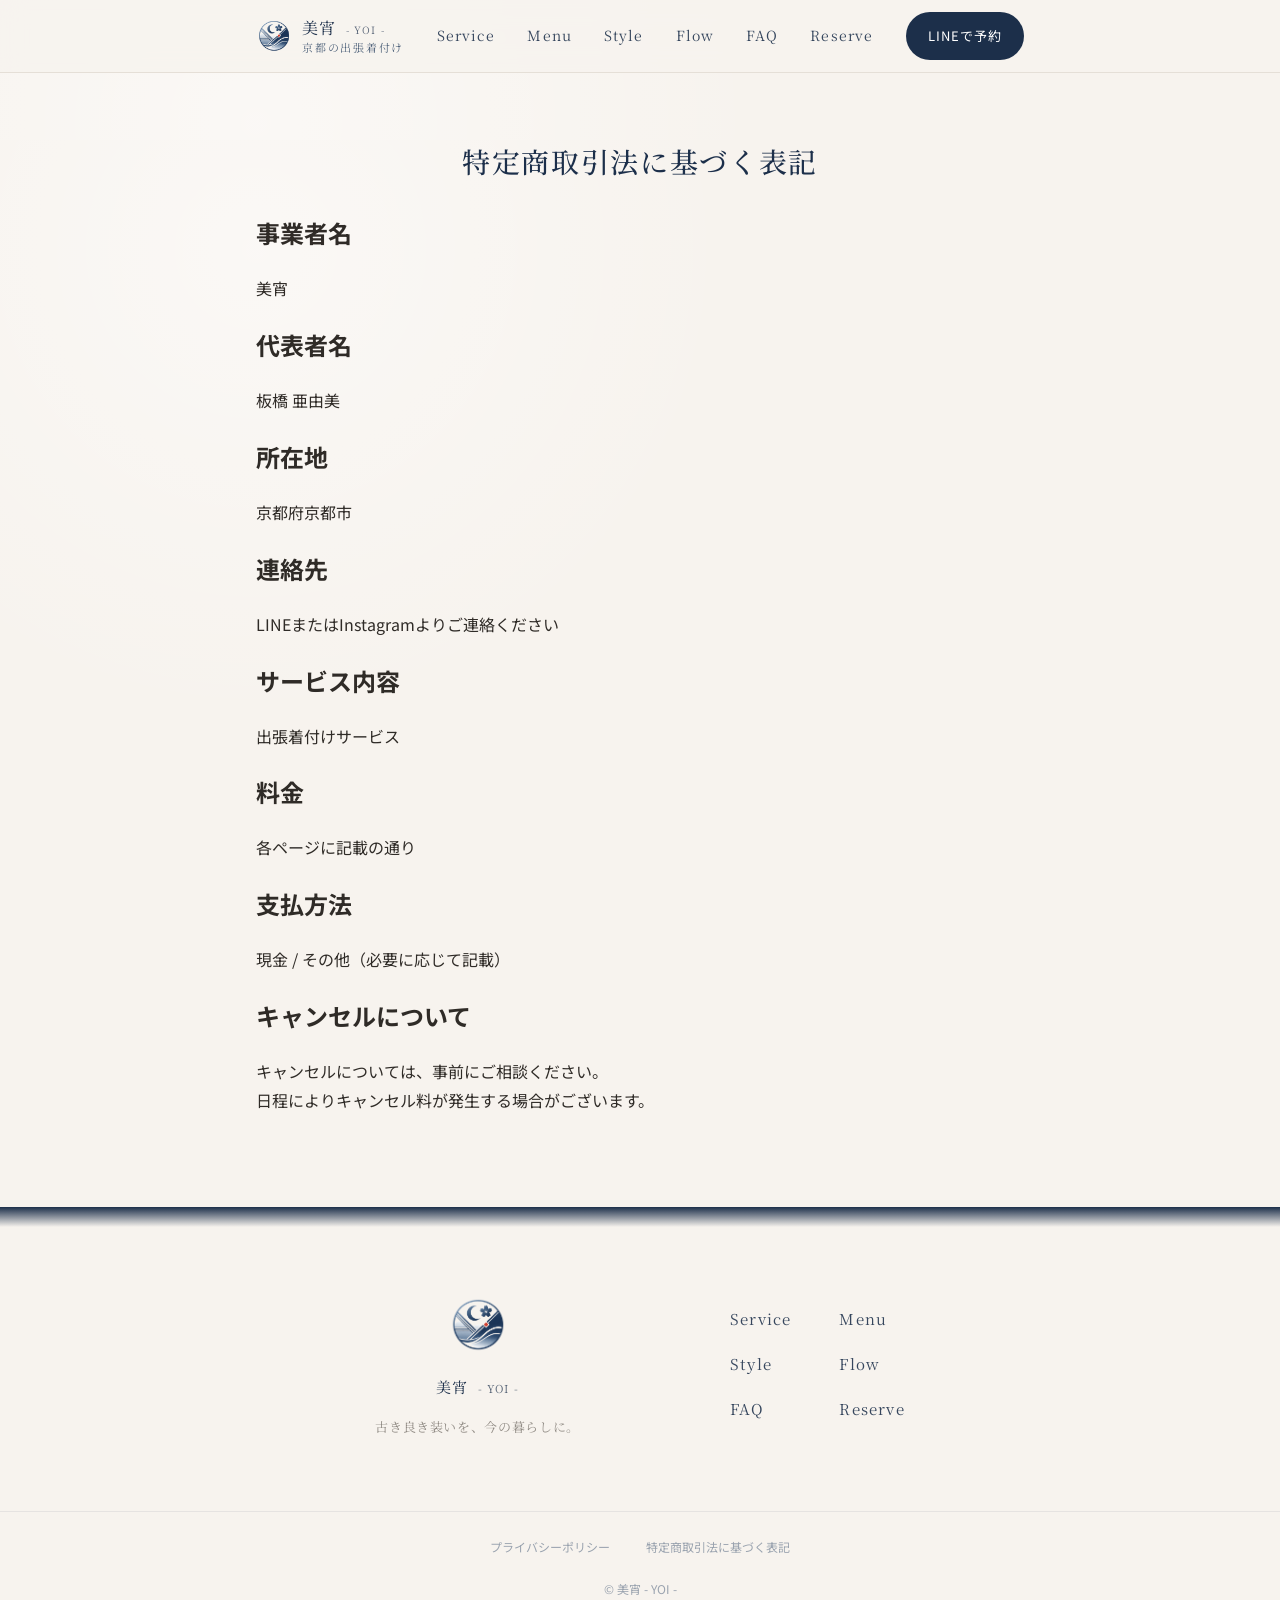
==== law.html @ 53dc0eed "Add legal.css stylesheet for policy and law pages" ====
<!DOCTYPE html>
<html lang="ja">
<head>
  <meta charset="UTF-8" />
  <meta name="viewport" content="width=device-width, initial-scale=1.0" />

<!-- Favicon -->
<link rel="icon" type="image/png" href="images/logo.png">


  <title>美宵 - YOI -｜京都の出張着付け</title>
  <meta name="description" content="京都市内を中心に出張着付けを承ります。お宮参り・七五三・入学式・卒業式・結婚式参列など、大切な一日を整った美しさで。">

  <link rel="preconnect" href="https://fonts.googleapis.com">
  <link rel="preconnect" href="https://fonts.gstatic.com" crossorigin>
  <link href="https://fonts.googleapis.com/css2?family=Noto+Serif+JP:wght@400;500;600&family=Noto+Sans+JP:wght@400;500;700&display=swap" rel="stylesheet">

  <link rel="stylesheet" href="css/style.css" />
  <link rel="stylesheet" href="css/legal.css" />
</head>

<body>

  <!-- Header -->
<header class="site-header">
  <div class="header__inner">

    <a href="index.html" class="header__logo">
      <img src="images/logo.png" alt="美宵 - YOI -" class="header__logo-img">

      <div class="header__logo-text">
        <span class="header__name">
          美宵 <small>- YOI -</small>
        </span>

        <span class="header__sub">
          京都の出張着付け
        </span>
      </div>
    </a>

    <nav class="header__nav" id="headernav">
      <a href="index.html#service">Service</a>
<a href="index.html#menu">Menu</a>
<a href="index.html#style">Style</a>
<a href="index.html#flow">Flow</a>
<a href="index.html#faq">FAQ</a>
<a href="index.html#reserve">Reserve</a>

      <div class="header__sns">
        <a href="#reserve" class="header__line-btn">
          LINEで予約する
        </a>

        <a href="https://www.instagram.com/yoi.kimono/" class="header__sns-link">
          <img src="images/instagram.svg" alt="Instagram">
        </a>
      </div>
    </nav>

    <a href="#reserve" class="header__cta">
      LINEで予約
    </a>

    <button class="header__toggle" id="menuToggle"
        type="button" aria-label="メニューを開閉">
      <span></span>
      <span></span>
      <span></span>
    </button>

  </div>
</header>

<main class="subpage-main">
<section class="policy-page section">
  <div class="container">

    <h1 class="section__title">
      特定商取引法に基づく表記
    </h1>

    <div class="policy__content">

      <h2>事業者名</h2>
      <p>美宵</p>

      <h2>代表者名</h2>
      <p>板橋 亜由美</p>

      <h2>所在地</h2>
      <p>京都府京都市</p>

      <h2>連絡先</h2>
      <p>LINEまたはInstagramよりご連絡ください</p>

      <h2>サービス内容</h2>
      <p>出張着付けサービス</p>

      <h2>料金</h2>
      <p>各ページに記載の通り</p>

      <h2>支払方法</h2>
      <p>現金 / その他（必要に応じて記載）</p>

      <h2>キャンセルについて</h2>
      <p>
        キャンセルについては、事前にご相談ください。<br>
        日程によりキャンセル料が発生する場合がございます。
      </p>

    </div>

  </div>
</section>
</main>

<!-- Footer -->
<footer class="footer">
  <div class="footer__inner">

    <div class="footer__brand">
      <img src="images/logo.png" alt="美宵 - YOI -" class="footer__logo-img">

      <p class="footer__logo-text">
        美宵 <span>- YOI -</span>
      </p>

      <p class="footer__message">
  古き良き装いを、今の暮らしに。
</p>

    </div>

    <nav class="footer__nav">
     <a href="index.html#service">Service</a>
<a href="index.html#menu">Menu</a>
<a href="index.html#style">Style</a>
<a href="index.html#flow">Flow</a>
<a href="index.html#faq">FAQ</a>
<a href="index.html#reserve">Reserve</a>
    </nav>

  </div>

  <div class="footer__links">
    <a href="policy.html">プライバシーポリシー</a>
    <a href="law.html">特定商取引法に基づく表記</a>
  </div>

  <p class="footer__copy">© 美宵 - YOI -</p>
</footer>

     <a href="#reserve" class="fixed-line">
  LINEで予約
</a>

<div class="lightbox" id="lightbox">
  <button class="lightbox__close" id="lightboxClose"
        type="button" aria-label="画像を閉じる">×</button>

  <button class="lightbox__prev" id="lightboxPrev"
        type="button" aria-label="前の画像へ">‹</button>

  <img alt="" class="lightbox__img" id="lightboxImg">

  <button class="lightbox__next" id="lightboxNext" type="button" aria-label="次の画像へ">›</button>
</div>

 <script src="js/main.js"></script>
</body>
</html>
---- css/style.css ----
/* =========================
  Foundation
========================= */

:root {
  --bg-main: #f7f3ee;
  --bg-soft: #f1ece6;
  --surface: #fffaf5;

  --navy: #1c2f4a;
  --navy-soft: #314966;

  --silver: #c7ccd4;
  --silver-deep: #9aa3af;

  --text: #2f2b27;
  --text-soft: #6f6962;

  --line: #e5dfd7;
  --white: #ffffff;

  --shadow-soft: 0 16px 40px rgba(28, 47, 74, 0.08);

  --font-serif: "Noto Serif JP", serif;
  --font-sans: "Noto Sans JP", sans-serif;

  --container: 1080px;
  --radius-md: 18px;
  --radius-lg: 28px;

  --section-space: 96px;
  --section-space-sp: 78px;
}

* {
  box-sizing: border-box;
}

html {
  scroll-behavior: smooth;
  scroll-padding-top: 90px;
}

body {
  margin: 0;
  font-family: var(--font-sans);
  color: var(--text);
  background: var(--bg-main);
  line-height: 1.8;
}

a {
  color: inherit;
  text-decoration: none;
}

img {
  max-width: 100%;
  display: block;
}

/* =========================
  Common
========================= */

.container {
  width: min(100% - 40px, var(--container));
  margin-inline: auto;
}

.section:first-of-type {
  padding-top: 0;
}

.section {
  padding: var(--section-space-sp) 0;

  background:
    radial-gradient(
      circle at 20% 10%,
      rgba(255,255,255,0.45),
      transparent 34%
    ),
    var(--bg-main);
}

.section--alt {
  padding: var(--section-space-sp) 0;

  background:
    radial-gradient(
      circle at 80% 15%,
      rgba(255,255,255,0.35),
      transparent 36%
    ),
    var(--bg-soft);
}

.section__label {
  margin: 0 0 14px;
  font-family: var(--font-serif);
  font-size: 13px;
  letter-spacing: 0.18em;
  color: var(--silver-deep);
  text-align: center;
}

.section__label::after {
  content: "";
  display: block;

  width: 72px;
  height: 1px;

  margin: 14px auto 0;

background: linear-gradient(
  to right,
  transparent,
  rgba(28, 47, 74, 0.12),
  transparent
);
}

.section__title {
  margin: 0 0 28px;
  font-family: var(--font-serif);
  font-weight: 500;
  font-size: 28px;
  line-height: 1.55;
  letter-spacing: 0.06em;
  color: var(--navy);
  text-align: center;
}

.section__text {
  margin: 0;
  color: var(--text-soft);
  font-size: 14px;
  line-height: 2;
  letter-spacing: 0.04em;
  text-align: center;
}

.note {
  margin-top: 24px;
  font-size: 12px;
  line-height: 1.8;
  color: var(--silver-deep);
  text-align: center;
}

/* =========================
  Button
========================= */
.btn {
  display: inline-flex;
  align-items: center;
  justify-content: center;

  width: 100%;
  min-height: 52px;

  padding: 14px 28px;

  border-radius: 999px;

  font-size: 14px;
  letter-spacing: 0.10em;

  text-align: center;
  text-decoration: none;

  transition: all 0.35s ease;
}

/* =========================
  メイン（ネイビー）
========================= */

.btn--primary {
  background: var(--navy);
  color: var(--white);
}

.btn--primary:hover {
  background: #172a40; /* 少し濃く */
  transform: translateY(-2px);
  box-shadow: 0 8px 20px rgba(0,0,0,0.08);
}

/* =========================
  白ボタン（CTAで使う）
========================= */

.btn--light {
  background: var(--white);
  color: var(--navy);
}

.btn--light:hover {
  background: #f4f4f4;
  transform: translateY(-2px);
  box-shadow: 0 8px 20px rgba(0,0,0,0.08);
}

/* =========================
  枠ボタン
========================= */

.btn--ghost {
  border: 1px solid rgba(255,255,255,0.55);
  color: var(--white);
  background: transparent;
}

.btn--ghost:hover {
  background: rgba(255,255,255,0.1);
  border-color: rgba(255,255,255,0.7);
  transform: translateY(-2px);
}

/* =========================
  クリック感
========================= */

.btn:active {
  transform: translateY(0);
  box-shadow: none;
}

/* =========================
  Header
========================= */

.site-header {
  position: fixed;
  inset: 0 0 auto;
  z-index: 300;

  background: rgba(247, 243, 238, 0.82);
  backdrop-filter: blur(12px);
  -webkit-backdrop-filter: blur(12px);
  border-bottom: 1px solid var(--line);
}

.header__inner {
  width: min(100% - 40px, var(--container));
  height: 72px;
  margin-inline: auto;

  display: flex;
  align-items: center;
  justify-content: space-between;
}

.header__logo {
  display: flex;
  align-items: center;
  gap: 10px;
}

.header__logo-img {
  width: 36px;
  height: 36px;
  object-fit: contain;
}

.header__logo-text {
  display: flex;
  flex-direction: column;
  line-height: 1.1;
}

.header__name {
  font-family: var(--font-serif);
  font-size: 16px;
  letter-spacing: 0.08em;
  color: var(--navy);
}

.header__name small {
  font-size: 10px;
  opacity: 0.7;
  margin-left: 4px;
}

.header__sub {
  font-family: var(--font-serif);
  font-size: 11px;
  letter-spacing: 0.16em;
  color: var(--navy-soft);
  opacity: 0.85;
  margin-top: 4px;
}

.header__toggle {
  position: relative;
  z-index: 310;

  width: 32px;
  height: 24px;
  padding: 0;
  border: none;
  background: transparent;
  cursor: pointer;
}

.header__toggle span {
  position: absolute;
  left: 0;

  width: 100%;
  height: 2px;
  background: var(--navy-soft);
  transition: 0.3s ease;
}

.header__toggle span:nth-child(1) {
  top: 2px;
}

.header__toggle span:nth-child(2) {
  top: 11px;
}

.header__toggle span:nth-child(3) {
  top: 20px;
}

.header__toggle.active span:nth-child(1) {
  top: 11px;
  transform: rotate(45deg);
}

.header__toggle.active span:nth-child(2) {
  opacity: 0;
}

.header__toggle.active span:nth-child(3) {
  top: 11px;
  transform: rotate(-45deg);
}

/* menu */
.header__nav {
  position: fixed;
  top: 72px;
  left: 0;
  right: 0;
  z-index: 250;

  padding: 28px 0 32px;
  background: rgba(247, 243, 238, 0.96);
  border-bottom: 1px solid var(--line);
  box-shadow: 0 12px 30px rgba(28, 47, 74, 0.06);

  display: flex;
  flex-direction: column;
  align-items: center;
  gap: 18px;

  opacity: 0;
  visibility: hidden;
  pointer-events: none;
  transform: translateY(-10px);
  transition: 0.25s ease;
}

.header__nav.is-open {
  opacity: 1;
  visibility: visible;
  pointer-events: auto;
  transform: translateY(0);
}

.header__nav a {
  font-family: var(--font-serif);
  font-size: 22px;
  letter-spacing: 0.16em;
  color: var(--navy);
}

.header__sns {
  width: 100%;

  margin-top: 32px;
  padding-top: 24px;

  border-top: 1px solid rgba(28, 47, 74, 0.08);

  display: flex;
  flex-direction: column;
  align-items: center;
  gap: 18px;
}

.header__line-btn {
  display: inline-flex;
  align-items: center;
  justify-content: center;

  width: min(100%, 280px);
  min-height: 54px;

  border-radius: 999px;

  background: var(--navy);
  color: #fff !important;

  font-size: 14px;
  letter-spacing: 0.08em;

  box-shadow: 0 10px 24px rgba(28, 47, 74, 0.12);
}

.header__nav .header__line-btn {
  color: #fff;
  font-family: var(--font-serif);
  font-size: 13px;
  letter-spacing: 0.08em;
}

.header__sns-link {
  width: 54px;
  height: 54px;

  display: flex;
  align-items: center;
  justify-content: center;

  border-radius: 50%;
  background: #fff;
}

.header__sns-link img {
  width: 30px;
  height: 30px;
}

.header__cta {
  display: none;
}

/* =========================
 　Main
========================= */
main {
  padding-top: 72px;
}

.subpage-main {
  padding-top: 140px;

    background:
    radial-gradient(
      circle at 20% 10%,
      rgba(255,255,255,0.45),
      transparent 34%
    ),
    var(--bg-main);
}

/* =========================
  Hero
========================= */

.hero {
  overflow: hidden;
  background: var(--bg-soft);
}

/* 画像 */
.hero__image {
  position: relative;
  min-height: 58svh;

  background:
    url("../images/yoi_hero.jpg")
    70% center / cover no-repeat;
}

.hero__image::after {
  content: "";
  position: absolute;
  inset: 0;

  background: linear-gradient(
    to bottom,
    rgba(241, 236, 230, 0) 60%,
    rgba(241, 236, 230, 0.15) 72%,
    rgba(241, 236, 230, 0.5) 85%,
    rgba(241, 236, 230, 0.85) 94%,
    var(--bg-soft) 100%
  );
}

/* テキスト */
.hero__content {
  position: relative;
  z-index: 1;

  width: min(100% - 40px, 520px);
  margin: -28px auto 0;
  padding: 32px 0 72px;
}

.hero__label {
  margin: 0 0 40px;

  font-family: var(--font-serif);
  font-size: 12px;
  letter-spacing: 0.18em;
  color: var(--silver-deep);
  opacity: 0.7;
  text-align: center;
}

.hero__title {
  position: absolute;
  top: 53%;
  left: 16%;
  z-index: 2;

  display: flex;
  flex-direction: row-reverse;
  align-items: flex-start;
  gap: 18px;

  margin: 0;

  font-family: var(--font-serif);
  font-weight: 500;
  font-size: 36px;
  line-height: 1.3;
  letter-spacing: 0.08em;
  color: var(--navy);

  transform: translateY(-50%);
}

.hero__title span {
  writing-mode: vertical-rl;
  text-orientation: upright;
  white-space: nowrap;
}

.hero__text {
  margin: 40px 0 32px;

  font-family: var(--font-serif);
  font-size: 14px;
  line-height: 2;
  letter-spacing: 0.04em;
  color: var(--text-soft);
  text-align: center;
}

.hero__actions {
  margin-top: 20px;
  display: flex;
  justify-content: center;
}

.hero__actions .btn {
  width: min(100%, 460px);
}

.hero__divider {
  display: flex;
  align-items: center;
  justify-content: center;
  gap: 12px;

  margin: 28px 0 22px;
}

.hero__divider::before,
.hero__divider::after {
  content: "";
  width: 56px;
  height: 1px;
  background: rgba(194, 170, 120, 0.55);
}

.hero__divider span {
  font-size: 13px;
  color: rgba(194, 170, 120, 0.75);
  line-height: 1;
}

/* =========================
  Concept
========================= */

.concept {
  text-align: center;
}

/* 写真 */
.concept__visual {
  width: 100%;
  margin: 40px auto 36px;
  overflow: hidden;
}

.concept__img {
  display: block;
  width: 100%;
  aspect-ratio: 4 / 3;
  object-fit: cover;
}

/* 文章全体 */
.concept__body {
  max-width: 640px;
  margin: 0 auto;
}

/* For Youから引き継いだ言葉 */
.concept__lead {
  margin: 0 0 28px;
  font-family: var(--font-serif);
  font-size: 20px;
  line-height: 1.9;
  letter-spacing: 0.08em;
  color: var(--navy);
}

/* 本文 */
.concept__text {
  margin: 0 0 24px;
  font-size: 14px;
  line-height: 2.2;
  letter-spacing: 0.06em;
  color: var(--text-soft);
}

.concept__text:last-child {
  margin-bottom: 0;
}

/* =========================
  Service
========================= */
.service {
  text-align: center;
}

.service__lead {
  margin: 0 0 46px;
  font-size: 15px;
  line-height: 2;
  color: var(--text-soft);
}

.service__body {
  position: relative;
  display: grid;
  grid-template-columns: 1fr 42%;
  align-items: center;
  gap: 8px;
  margin-top: 48px;
}

.service__text {
  text-align: left;
  position: relative;
  z-index: 2;
}

.service__list {
  margin: 0;
  padding: 0;
  list-style: none;
}

.service__list li {
  padding: 18px 0;
  border-bottom: 1px solid var(--line);

  font-family: var(--font-serif);
  font-size: 17px;
  font-weight: 500;
  letter-spacing: 0.06em;
  color: var(--navy);
  
  white-space: nowrap;
}

.service__image {
 margin: 0;
  margin-left: -28px;
  transform: translateY(8px);
  position: relative;
  z-index: 1;
}

.service__image img {
 width: 190px;
  height: 190px;
  border-radius: 50%;
  object-fit: cover;
}

/* =========================
  menu
========================= */

.menu {
  text-align: center;
}

.menu__lead {
  margin-top: 28px;

  font-size: 12px;
  line-height: 1.8;
  color: var(--silver-deep);
}

.menu__list {
  margin: 30px auto 0;
  padding: 0;
  list-style: none;

  max-width: 460px;
  border-top: 1px solid var(--line);
}

.menu__item {
  display: flex;
  justify-content: space-between;
  align-items: center;

  padding: 24px 0;
  border-bottom: 1px solid rgba(0,0,0,0.04);
}

.menu__name {
  display: flex;
  flex-direction: column;
  align-items: flex-start;

  font-size: 14px;
  letter-spacing: 0.05em;
  color: var(--silver-deep);
}

.menu__value {
  font-family: var(--font-serif);
  font-size: 18px;
  color: var(--navy);
  letter-spacing: 0.05em;
}

.menu__detail-link {
  margin-top: 34px;
  max-width: 320px;
  margin-left: auto;
  margin-right: auto;
}

.menu__note {
  margin-top: 28px;

  font-size: 12px;
  line-height: 1.8;
  color: var(--silver-deep);
}

/* =========================
  Menu - Sakura Decoration
========================= */

.menu {
  position: relative;
  isolation: isolate;
}

.menu > .container {
  position: relative;
  z-index: 1;
}

.menu::before,
.menu::after {
  content: "";
  position: absolute;
  z-index: 0;
  background-repeat: no-repeat;
  background-size: contain;
  pointer-events: none;
}

/* 左上 */
.menu::before {
  top: 20px;
  left: 0;
  width: clamp(180px, 22vw, 320px);
  aspect-ratio: 4 / 5;
  background-image: url("../images/menu-sakura-top.png");
  background-position: top left;
}

/* 右下 */
.menu::after {
  right: 0;
  bottom: 0;
  width: clamp(160px, 22vw, 320px);
  aspect-ratio: 14 / 17;
  background-image: url("../images/menu-sakura-bottom.png");
  background-position: bottom right;
}

/* =========================
  Area
========================= */

.area {
  text-align: center;
}

.area__content {
  max-width: 900px;
  margin: 32px auto 0;
}

.area__intro {
  font-family: var(--font-serif);
  font-size: 17px;
  line-height: 2;
  letter-spacing: 0.06em;
  color: var(--navy);
}

/* 対応地域 */
.area__regions {
  margin-top: 44px;
}

.area__regions-title {
  margin-bottom: 22px;
  font-family: var(--font-serif);
  font-size: 15px;
  letter-spacing: 0.12em;
  color: var(--navy);
}

.area__region-list {
  display: grid;
  grid-template-columns: repeat(5, minmax(0, 1fr));
  gap: 12px;

  margin: 0;
  padding: 0;
  list-style: none;
}

.area__region-list li {
  padding: 20px 8px;
  border: 1px solid rgba(28, 47, 74, 0.16);
  background: rgba(255, 255, 255, 0.3);

  font-family: var(--font-serif);
  font-size: 16px;
  letter-spacing: 0.06em;
  color: var(--navy);
}

.area__sub {
  margin-top: 22px;
  font-size: 13px;
  line-height: 2;
  color: var(--text-soft);
}

/* 出張費・駐車場 */
.area__info {
  max-width: 620px;
  margin: 42px auto 0;
  padding-top: 28px;
  border-top: 1px solid rgba(28, 47, 74, 0.12);
}

.area__fee {
  margin: 0;
  font-family: var(--font-serif);
  font-size: 16px;
  color: var(--navy);
}

.area__fee span {
  margin-left: 12px;
  font-size: 20px;
}

.area__notes {
  margin: 22px auto 0;
  padding-left: 20px;
  text-align: left;
}

.area__notes li {
  margin-top: 8px;
  font-size: 13px;
  line-height: 1.9;
  color: var(--text-soft);
}

.area__notes li:first-child {
  margin-top: 0;
}

/* 詳細リンク */
.area__link-wrap {
  margin-top: 36px;
}

.area__detail-link {
  display: inline-flex;
  align-items: center;
  gap: 10px;
  font-size: 14px;
  letter-spacing: 0.08em;
  color: var(--navy);
  text-decoration: none;
}

.area__detail-link::after {
  content: "→";
  transition: transform 0.3s ease;
}

.area__detail-link:hover::after {
  transform: translateX(4px);
}

/* =========================
  Strength
========================= */

.strength__list {
  max-width: 900px;
  margin: 32px auto 0;
  border-top: 1px solid var(--line);
}


.strength__item {
  display: grid;
  grid-template-columns: 100px minmax(0, 1fr) 110px;
  column-gap: 24px;
  align-items: center;

  padding: 30px 12px;
  border-bottom: 1px solid var(--line);

  opacity: 0;
  transform: translateY(20px);
  transition:
    opacity 0.8s ease,
    transform 0.8s ease;
}

/* 表示時 */
.strength__item.is-show {
  opacity: 1;
  transform: translateY(0);
}

/* 順番にふわっと */
.strength__item:nth-child(1) {
  transition-delay: 0.1s;
}

.strength__item:nth-child(2) {
  transition-delay: 0.25s;
}

.strength__item:nth-child(3) {
  transition-delay: 0.4s;
}

.strength__item:nth-child(4) {
  transition-delay: 0.55s;
}

/* 番号 */

.strength__number {
  font-family: var(--font-serif);
  font-size: 46px;
  font-weight: 400;
  line-height: 1;
  letter-spacing: 0.02em;
  color: var(--silver-deep);
  opacity: 0.45;
}

/* 文章 */
.strength__inner {
  min-width: 0;
  text-align: left;
}

.strength__title {
  margin: 0 0 10px;

  font-family: var(--font-serif);
  font-size: 19px;
  font-weight: 500;
  line-height: 1.6;
  letter-spacing: 0.06em;
  color: var(--navy);
}

.strength__text {
  margin: 0;

  font-size: 14px;
  line-height: 2;
  letter-spacing: 0.04em;
  color: var(--text-soft);
}

/* 英語キーワード */
.strength__en {
  justify-self: end;

  font-family: var(--font-serif);
  font-size: 13px;
  font-style: italic;
  letter-spacing: 0.12em;
  color: var(--silver-deep);
  opacity: 0.65;
}

/* =========================
  Profile
========================= */

.profile__inner {
  margin-top: 40px;
}

/* 画像ラッパー */
.profile__img {
  position: relative;
  overflow: hidden;
  border-radius: var(--radius-lg);
  max-width: 260px;
  margin: 0 auto;
box-shadow:
    0 18px 45px rgba(28, 47, 74, 0.08),
    inset 0 1px 0 rgba(255,255,255,0.45);
}

/* 画像本体 */
.profile__img img {
  width: 100%;
  aspect-ratio: 4 / 5;
  object-fit: cover;
  display: block;
  transition: transform 0.6s ease;
}

/* ほんのりズーム */
.profile__img:hover img {
  transform: scale(1.03);
}

/* テキスト */
.profile__text {
  margin-top: 28px;
  text-align: center;
}

.profile__text h3 {
  margin: 0 0 12px;
  font-family: var(--font-serif);
  font-size: 22px;
  letter-spacing: 0.08em;
  color: var(--navy);
}

.profile__text p {
  margin: 0;
  font-size: 14px;
  line-height: 2.1;
  letter-spacing: 0.06em;
  color: var(--text-soft);
  max-width: 320px;
  margin-inline: auto;
}

/* =========================
  Style
========================= */

.style__lead {
  margin-top: 16px;
  font-size: 14px;
  letter-spacing: 0.08em;
  color: var(--text-soft);
  line-height: 1.9;
}

.style__gallery {
  margin-top: 36px;
  display: grid;
  gap: 48px;
}

.style__img {
  width: 100%;
  aspect-ratio: 4 / 5;
  object-fit: cover;
  border-radius: var(--radius-md);

  cursor: zoom-in;

  box-shadow:
    0 18px 45px rgba(28, 47, 74, 0.08),
    inset 0 1px 0 rgba(255,255,255,0.45);

  transition: transform 0.5s ease, box-shadow 0.5s ease;
  will-change: transform;
}

/* hover */
.style__img:hover {
  transform: scale(1.03) translateY(-4px);
  box-shadow:
    0 18px 45px rgba(28, 47, 74, 0.12),
    inset 0 1px 0 rgba(255,255,255,0.45);
}

/* メイン */
.style__img--main {
  width: 100%;
  box-shadow: 0 16px 40px rgba(0,0,0,0.08);
}

/* 右寄せ */
.style__img--right {
  width: 85%;
  margin-left: auto;
}

/* 左寄せ */
.style__img--left {
  width: 85%;
  margin-right: auto;
}

.style__text {
  margin-top: 48px;
  font-size: 14px;
  line-height: 2;
  letter-spacing: 0.08em;
  color: var(--text-soft);
}

.style.section {
  padding-bottom: 120px;
}

/* ライトボックス */
.lightbox {
  position: fixed;
  inset: 0;
  z-index: 1000;

  display: none;
  align-items: center;
  justify-content: center;

  background: rgba(28, 47, 74, 0.82);
  backdrop-filter: blur(8px);
}

.lightbox.is-open {
  display: flex;
}

.lightbox__img {
   max-width: min(88vw, 900px);
  max-height: 82vh;
  object-fit: contain;
  border-radius: var(--radius-md);
  cursor: default;
}

.lightbox__close,
.lightbox__prev,
.lightbox__next {
  position: absolute;

  display: flex;
  align-items: center;
  justify-content: center;

  border: none;
  background: rgba(255, 255, 255, 0.9);
  color: var(--navy);

  cursor: pointer;
}

.lightbox__close {
  top: 24px;
  right: 24px;
  width: 44px;
  height: 44px;
  border-radius: 50%;
  font-size: 28px;
}

.lightbox__prev,
.lightbox__next {
  top: 50%;
  transform: translateY(-50%);
  width: 46px;
  height: 46px;
  border-radius: 50%;
  font-size: 34px;
}

.lightbox__prev {
  left: 20px;
}

.lightbox__next {
  right: 20px;
}

/* =========================
  Flow
========================= */

.flow {
  position: relative;
  background-image: url("../images/flow-shadow.png");
  background-repeat: no-repeat;
  background-position: right 80px;
  background-size: 42% auto;
}

.flow__layout {
  max-width: 1200px;
  margin: 48px auto 0;
  position: relative;
}

.flow__main {
  position: relative;
  z-index: 1;
  width: 58%;
  min-width: 0;
}

/* ステップ一覧 */
.flow__list {
  display: flex;
  flex-direction: column;
  gap: 0;
}

/* 各ステップ */
.flow__item {
  position: relative;
  display: grid;
  grid-template-columns: 56px minmax(0, 1fr);
  column-gap: 24px;
  align-items: start;
  padding-bottom: 36px;
}

.flow__item:last-child {
  padding-bottom: 0;
}

/* 番号 */
.flow__num {
  position: relative;
  z-index: 1;
  display: flex;
  align-items: center;
  justify-content: center;

  width: 56px;
  height: 56px;
  border: 1px solid rgba(28, 47, 74, 0.2);
  border-radius: 50%;
  background: var(--bg-main);

  font-family: var(--font-serif);
  font-size: 16px;
  color: var(--navy);
}

/* 番号をつなぐ縦ライン */
.flow__item:not(:last-child)::after {
  content: "";
  position: absolute;
  top: 56px;
  bottom: 0;
  left: 27px;
  width: 1px;
  background: rgba(28, 47, 74, 0.16);
}

/* テキスト */
.flow__content {
  min-width: 0;
  padding-top: 6px;
  text-align: left;
}

.flow__content h3 {
  margin: 0 0 10px;
  font-family: var(--font-serif);
  font-size: 19px;
  font-weight: 500;
  line-height: 1.6;
  color: var(--navy);
}

.flow__content p {
  margin: 0;
  font-family: var(--font-sans);
  font-size: 14px;
  line-height: 2;
  letter-spacing: 0.04em;
  color: var(--text-soft);
}

/* LINEへの導線 */
.flow__cta {
  max-width: 520px;
  margin: 40px auto 0;
  text-align: center;
}

.flow__cta-text {
  margin: 0 0 20px;
  font-size: 14px;
  line-height: 2;
  color: var(--text-soft);
}

/* =========================
  Voice
========================= */

.voice {
  overflow: hidden;
}

.voice__lead {
  margin-top: 22px;

  font-size: 14px;
  text-align: center;
  line-height: 2;
  letter-spacing: 0.06em;
  color: var(--text-soft);
}

.voice-slider {
  margin-top: 52px;
}

.voice-slider__viewport {
  overflow: visible;
}

.voice-slider__track {
  position: relative;

  display: flex;
  align-items: center;
  gap: 36px;

  transition: transform 0.7s cubic-bezier(0.22, 1, 0.36, 1);
  will-change: transform;
}

.voice-card {
  position: relative;
  flex: 0 0 360px;
  min-height: 290px;

  display: flex;
  flex-direction: column;
  align-items: center;
  justify-content: center;

  padding: 42px 20px;

  text-align: center;

  border: 1px solid rgba(28, 47, 74, 0.06);
  border-radius: 18px;
  background: #f8f4f0;

  box-shadow:
    0 18px 45px rgba(28, 47, 74, 0.035),
    inset 0 1px 0 rgba(255, 255, 255, 0.6);

  opacity: 0.45;
  transform: scale(0.82);

  transition:
  transform 0.75s cubic-bezier(0.22, 1, 0.36, 1),
  opacity 0.55s ease,
  background-color 0.55s ease,
  border-color 0.55s ease,
  box-shadow 0.55s ease;
}

.voice-card.is-active {
  background: var(--bg-soft);
  border-color: rgba(155, 165, 180, 0.28);

  opacity: 1;
  transform: scale(1);

  box-shadow:
    0 24px 60px rgba(28, 47, 74, 0.065),
    0 6px 18px rgba(28, 47, 74, 0.025),
    inset 0 1px 0 rgba(255, 255, 255, 0.7);
}

.voice-card__quote {
  position: absolute;
  top: 24px;
  left: 28px;

  font-family: var(--font-serif);
  font-size: 46px;
  line-height: 1;
  color: rgba(28, 47, 74, 0.1);
}

.voice-card.is-active .voice-card__quote {
  color: rgba(110, 125, 150, 0.28);
}

.voice-card__text {
  margin: 0;
  font-family: var(--font-serif);
  font-size: 14px;
  line-height: 2;
  letter-spacing: 0.03em;
  color: var(--navy);
}

.voice-card__line {
  display: block;
  width: 70px;
  height: 1px;
  margin-top: 30px;

  background: rgba(28, 47, 74, 0.18);
}

.voice-card__customer {
  margin-top: 24px;

  font-family: var(--font-serif);
  font-size: 13px;
  line-height: 1.7;
  letter-spacing: 0.08em;
  color: var(--navy);
}

.voice-slider__dots {
  display: flex;
  justify-content: center;
  gap: 10px;

  margin-top: 42px;
}

.voice-slider__dot {
  width: 34px;
  height: 3px;
  padding: 0;

  border: none;
  border-radius: 999px;

  background: rgba(28, 47, 74, 0.15);

  cursor: pointer;
  transition:
  width .35s cubic-bezier(.22,1,.36,1),
  background-color .35s ease;
}

.voice-slider__dot:hover {
  background: rgba(28, 47, 74, 0.35);
}

.voice-slider__dot.is-active {
  width: 52px;
  background: var(--navy);
}

/* PC：お客様の声はHTMLのbr位置で改行 */
@media screen and (min-width: 769px) {
  .voice-card__text {
    white-space: nowrap;
  }
}

/* =========================
  FAQ
========================= */
.faq.section--alt {
  padding-bottom: 0;
}

.faq {
  text-align: center;
}

.faq__list {
  margin-top: 52px;
}

.faq__item {
  padding: 0 0 34px;
  margin-bottom: 34px;
  border-bottom: 1px solid rgba(28, 47, 74, 0.08);
}

.faq__q {
  margin: 0 0 18px;

  font-family: var(--font-serif);
  font-size: 17px;
  line-height: 1.8;
  letter-spacing: 0.06em;
  color: var(--navy);

  text-align: left;
}

.faq__a {
  margin: 0;

  font-size: 14px;
  line-height: 2;
  letter-spacing: 0.04em;
  color: var(--text-soft);

  text-align: left;
}

.faq__note {
  margin-top: 46px;

  font-size: 14px;
  line-height: 2;
  letter-spacing: 0.05em;
  color: var(--silver-deep);
}

.faq__image {
  position: relative;
  margin-top: 56px;
  margin-bottom: 0;
  line-height: 0;
}

.faq__image img {
  width: 100%;
  height: 260px;
  object-fit: cover;
  display: block;
}

.faq__image::before {
  content: "";
  position: absolute;
  top: 0;
  left: 0;
  width: 100%;
  height: 100px;

  background: linear-gradient(
    to bottom,
    var(--bg-soft) 0%,
  rgba(247,243,238,0) 100%
);
}

/* =========================
  Reserve
========================= */

.reserve {
  margin-top: 0;
  background: var(--navy);
  color: #fff;
  text-align: center;
  padding: 96px 0 110px;
}

.reserve__label {
  margin: 0 0 28px;
  font-family: var(--font-serif);
  font-size: 18px;
  letter-spacing: 0.18em;
  color: rgba(255, 255, 255, 0.45);
}

.reserve__title {
  margin: 0;
  font-family: var(--font-serif);
  font-size: 30px;
  line-height: 1.7;
  letter-spacing: 0.08em;
  color: #fff;
}

.reserve__text {
  margin: 34px 0 0;
  font-size: 14px;
  line-height: 2;
  letter-spacing: 0.06em;
  color: rgba(255, 255, 255, 0.72);
}

.reserve__buttons {
  margin: 40px auto 0;
  display: grid;
  gap: 18px;
  width: 100%;
  max-width: 480px;
}

.reserve__btn {
  display: block;
  padding: 18px 20px;
  border-radius: 999px;

  font-size: 15px;
  letter-spacing: 0.08em;
  text-decoration: none;
}

.reserve__btn--line {
  background: #fff;
  color: var(--navy);
  font-weight: 500;
  box-shadow: 0 6px 18px rgba(0,0,0,0.06);
}

.reserve__btn--instagram {
  background: transparent;
  border: 1px solid rgba(255, 255, 255, 0.45);
  color: #fff;
  opacity: 0.7;
}

.reserve__note {
  margin: 28px 0 0;
  font-size: 12px;
  line-height: 2;
  letter-spacing: 0.05em;
  color: rgba(255, 255, 255, 0.6);
}

/* =========================
  Footer
========================= */

.footer {
  position: relative;
  background: var(--bg-main);
  padding: 48px 0 32px;
  margin-top: 0;
  z-index: 1;
}

/* ネイビーからフッターへ、上側だけふわっと繋ぐ */
.footer::before {
  content: "";
  position: absolute;
  top: -20px;
  left: 0;
  width: 100%;
  height: 20px;
  pointer-events: none;
  z-index: -1;

  background: linear-gradient(
    to bottom,
    var(--navy) 0%,
    var(--bg-main) 100%
  );
}

.footer__brand {
  display: flex;
  flex-direction: column;
  align-items: center;
  margin-bottom: 28px;
}

.footer__logo-img {
  width: 60px;
  height: 60px;
  object-fit: contain;
  margin-bottom: 10px;
  margin-top: 20px; 
}

.footer__logo-text {
  margin-top: 8px;
  font-family: var(--font-serif);
  font-size: 15px;
  letter-spacing: 0.08em;
  color: var(--navy);
}

.footer__logo-text span {
  font-size: 11px;
  opacity: 0.7;
  margin-left: 4px;
}

.footer__message {
  margin: 0;
  font-size: 13px;
  line-height: 1.9;
  letter-spacing: 0.05em;
  color: var(--text-soft);
  text-align: center;
  opacity: 0.75;
}

/* 共通リンク */
.footer a {
  position: relative;
  text-decoration: none;
  transition: color 0.3s ease, transform 0.3s ease, letter-spacing 0.3s ease;
}

/* =========================
  サイトナビ
========================= */

.footer__nav {
  display: flex;
  justify-content: center;
  gap: 20px;
  flex-wrap: wrap;
  margin-bottom: 16px;
}

.footer__nav a {
  font-size: 14px;
  letter-spacing: 0.08em;
  color: var(--text-soft);
}

.footer__nav a:hover {
  color: var(--navy);
  transform: translateY(-2px);
}

/* 下線アニメーション */
.footer__nav a::after {
  content: "";
  position: absolute;
  left: 50%;
  bottom: -4px;
  width: 0;
  height: 1px;
  background: var(--navy-soft);
  transform: translateX(-50%);
  transition: width 0.3s ease;
}

.footer__nav a:hover::after {
  width: 100%;
}

/* =========================
  法律リンク
========================= */

.footer__links {
  display: flex;
  justify-content: center;
  align-items: center;
  gap: 24px;
  flex-wrap: wrap;

  margin-top: 44px;
  padding-top: 24px;
  border-top: 1px solid rgba(28, 47, 74, 0.08);
  margin-bottom: 20px;
}

.footer__links a {
  font-size: 12px;
  color: var(--silver-deep);
}

.footer__links a:hover {
  color: var(--navy);
}

/* =========================
  コピー
========================= */

.footer__copy {
  text-align: center;
  margin: 0;
  font-size: 12px;
  color: var(--silver-deep);
}

/* =========================
  Fixed LINE
========================= */
.fixed-line {
  position: fixed;
  right: 16px;
  bottom: 16px;
  z-index: 300;

  display: flex;
  align-items: center;
  justify-content: center;

  padding: 15px 24px;
  border-radius: 999px;

  background: rgba(28, 47, 74, 0.94);
  backdrop-filter: blur(10px);

  color: #fff;
  font-family: var(--font-serif);
  font-size: 14px;
  letter-spacing: 0.08em;

  box-shadow: 0 12px 30px rgba(28, 47, 74, 0.18);

  transition:
  transform 0.3s ease,
  box-shadow 0.3s ease,
  background 0.3s ease,
  opacity 0.3s ease,
  visibility 0.3s ease;
}

.fixed-line:hover {
  transform: translateY(-2px);

  background: rgba(28, 47, 74, 1);

  box-shadow: 0 18px 36px rgba(28, 47, 74, 0.24);
}

/* Reserve表示中は固定LINEボタンを非表示 */
.fixed-line.is-hidden {
  opacity: 0;
  visibility: hidden;
  pointer-events: none;
  transform: translateY(12px);
}

/* =========================
  menu Detail Page
========================= */

/* ページ導入 */
.menu-hero {
  text-align: center;
}

.menu-hero .section__text {
  max-width: 560px;
  margin-inline: auto;
}


/* 見出し共通 */
.menu-heading {
  margin-bottom: 36px;
  text-align: center;
}

.menu-heading__en {
  margin: 0 0 10px;

  font-family: var(--font-serif);
  font-size: 12px;
  letter-spacing: 0.18em;

  color: var(--silver-deep);
}

.menu-heading__title {
  margin: 0;

  font-family: var(--font-serif);
  font-size: 25px;
  font-weight: 500;
  line-height: 1.6;
  letter-spacing: 0.07em;

  color: var(--navy);
}


/* 料金一覧 */
.menu-list {
  max-width: 720px;
  margin-inline: auto;

  border-top: 1px solid var(--line);
}

.menu-item {
  display: flex;
  justify-content: space-between;
  align-items: center;
  gap: 20px;

  padding: 22px 4px;

  border-bottom: 1px solid var(--line);
}

.menu-item__info {
  min-width: 0;
}

.menu-item__name {
  margin: 0;

  font-family: var(--font-serif);
  font-size: 15px;
  font-weight: 500;
  line-height: 1.7;
  letter-spacing: 0.04em;

  color: var(--navy);
}

.menu-item__note {
  margin: 5px 0 0;

  font-size: 11px;
  line-height: 1.7;
  letter-spacing: 0.03em;

  color: var(--silver-deep);
}

.menu-item__menu {
  flex-shrink: 0;
  margin: 0;

  font-family: var(--font-serif);
  font-size: 17px;
  letter-spacing: 0.05em;

  color: var(--navy);
}


/* 追加料金 */
.usage-list {
  max-width: 620px;
  margin-inline: auto;
}

.usage-item {
  padding: 24px 22px;

  border: 1px solid var(--line);
  border-radius: var(--radius-md);

  background: rgba(255, 250, 245, 0.72);

  box-shadow:
    0 16px 40px rgba(28, 47, 74, 0.05),
    inset 0 1px 0 rgba(255, 255, 255, 0.55);
}

.usage-item__label {
  margin: 0 0 12px;

  font-family: var(--font-serif);
  font-size: 16px;
  letter-spacing: 0.06em;

  color: var(--navy);
}

.usage-item__detail {
  display: flex;
  justify-content: space-between;
  align-items: center;
  gap: 20px;
}

.usage-item__detail p {
  margin: 0;

  font-size: 13px;
  color: var(--text-soft);
}

.usage-item__menu {
  flex-shrink: 0;

  font-family: var(--font-serif);
  font-size: 17px !important;
  color: var(--navy) !important;
}


/* 出張エリア */
.area-detail {
  text-align: center;
}

.area-detail__lead {
  margin: 0 auto 30px;
  max-width: 560px;

  font-size: 14px;
  line-height: 2;
  letter-spacing: 0.05em;

  color: var(--text-soft);
}

.area-detail__list {
  max-width: 600px;
  margin: 0 auto;
  padding: 0;

  list-style: none;

  border-top: 1px solid var(--line);
}

.area-detail__list li {
  padding: 17px 10px;

  border-bottom: 1px solid var(--line);

  font-family: var(--font-serif);
  font-size: 15px;
  line-height: 1.7;
  letter-spacing: 0.05em;

  color: var(--navy);
}

.area-detail__notice {
  max-width: 600px;
  margin: 30px auto 0;
  padding: 22px 20px;

  border-radius: var(--radius-md);

  background: rgba(255, 250, 245, 0.75);
  border: 1px solid rgba(28, 47, 74, 0.07);
}

.area-detail__notice p {
  margin: 0;

  font-size: 13px;
  line-height: 2;
  letter-spacing: 0.04em;

  color: var(--text-soft);
}


/* 駐車場・ご利用案内 */
.guide-box {
  max-width: 640px;
  margin-inline: auto;
  padding: 28px 22px;

  border: 1px solid var(--line);
  border-radius: var(--radius-md);

  background: rgba(255, 250, 245, 0.72);

  box-shadow:
    0 16px 40px rgba(28, 47, 74, 0.05),
    inset 0 1px 0 rgba(255, 255, 255, 0.55);
}

.guide-box p {
  margin: 0;

  font-size: 13px;
  line-height: 2;
  letter-spacing: 0.04em;

  color: var(--text-soft);
}

.guide-box p + p {
  margin-top: 18px;
  padding-top: 18px;

  border-top: 1px solid var(--line);
}


/* CTA */
.menu-cta {
  text-align: center;
}

.menu-cta__button {
  max-width: 340px;
  margin: 32px auto 0;
}


/* アンカー移動時の固定ヘッダー対策 */
#area {
  scroll-margin-top: 100px;
}

/* =========================
  menu PC
========================= */

@media (min-width: 1024px) {

  .menu-item {
    transition:
      background 0.3s ease,
      padding 0.3s ease;
  }

  .menu-item:hover {
    padding-left: 22px;
    padding-right: 22px;

    background: rgba(255, 250, 245, 0.65);
  }

  .usage-item,
  .guide-box,
  .area-detail__notice {
    transition:
      transform 0.3s ease,
      box-shadow 0.3s ease;
  }

  .usage-item:hover,
  .guide-box:hover,
  .area-detail__notice:hover {
    transform: translateY(-3px);

    box-shadow:
      0 20px 46px rgba(28, 47, 74, 0.08),
      inset 0 1px 0 rgba(255, 255, 255, 0.6);
  }
}

/* =========================
  PC Layout
========================= */

@media (min-width: 768px) {

  .container {
    width: min(100% - 80px, 768px);
  }

  .section {
    padding: var(--section-space) 0;
  }

  /* header */
  .header__toggle {
    display: none;
  }

  .site-header {
    display: flex;
    align-items: center;
  }

  .header__inner {
    width: min(100% - 80px, 768px);
    height: 72px;
    display: flex;
    align-items: center;
    justify-content: space-between;
  }

  .header__nav {
    position: static;
    display: flex;
    flex-direction: row;
    align-items: center;
    gap: 32px;

    opacity: 1;
    visibility: visible;
    pointer-events: auto;
    transform: none;

    padding: 0;
    background: transparent;
    border: none;
    box-shadow: none;
  }


  .header__nav a { 
       color: var(--navy);
    font-family: var(--font-serif);
    font-size: 14px;
    letter-spacing: 0.08em;
  position: relative;
  opacity: 0.88;
}

.header__nav a::after {
  content: "";

  position: absolute;
  left: 0;
  bottom: -6px;

  width: 0;
  height: 1px;

  background: currentColor;

  transition: width 0.3s ease;
  opacity: 1;
}

.header__nav a:hover::after {
  width: 100%;
}

  .header__cta {
  display: inline-flex;
  align-items: center;
  justify-content: center;

  padding: 12px 22px;
  border-radius: 999px;

  background: var(--navy);
  color: #fff;

  font-size: 13px;
  letter-spacing: 0.08em;

  transition: 0.3s ease;
}

.header__cta:hover {
  background: #243a59;
  transform: translateY(-1px);
}

  .header__sns {
    display: none;
  }

    /* main */
.main {
    padding-top: 72px;
}

.subpage-main {
  padding-top: 140px;
}

/* hero */
  .hero__image {
    min-height: 52svh;
    background-position: center;
    position: relative;
  }

  .hero__content {
    max-width: 540px;
    margin-top: -56px;
    padding: 32px 0 64px;
  }

 .hero__title {
  position: absolute;
  top: 53%;
  left: 30%;
  z-index: 2;

  display: flex;
  flex-direction: row-reverse;
  align-items: flex-start;
  gap: 18px;

  margin: 0;

  font-family: var(--font-serif);
  font-weight: 500;
  font-size: 36px;
  line-height: 1.3;
  letter-spacing: 0.08em;
  color: var(--navy);

  transform: translateY(-50%);
}

.hero__title span {
  writing-mode: vertical-rl;
  text-orientation: upright;
  white-space: nowrap;
}

/* concept */

/* セクション上下の余白をなくす */
.concept.section {
  padding-top: 0;
  padding-bottom: 0;
}

/* 写真左・文章右 */
.concept .container {
  display: grid;
  grid-template-columns: minmax(0, 1fr) minmax(0, 1fr);
  column-gap: clamp(28px, 4vw, 64px);
  align-items: stretch;

  width: min(100% - 80px, 1200px);
  max-width: none;
}

/* 写真を画面左端まで広げる */
.concept__visual {
  grid-column: 1;
  grid-row: 1;

  width: calc(100% + (100vw - min(100vw - 80px, 1200px)) / 2);
  margin-left: calc((min(100vw - 80px, 1200px) - 100vw) / 2);
  margin-top: 0;
  margin-bottom: 0;

  overflow: hidden;
}

/* 写真 */
.concept__img {
  display: block;
  width: 100%;
  aspect-ratio: 4 / 5;
  object-fit: cover;
}

/* 右側の文章エリア */
.concept__content {
  grid-column: 2;
  grid-row: 1;

  min-width: 0;
  display: flex;
  flex-direction: column;
  justify-content: center;
  gap: clamp(48px, 6vw, 88px);

  padding: 40px 0;
  text-align: left;
}

/* Conceptラベルと見出し */
.concept__heading {
  display: flex;
  flex-direction: column;
  gap: 20px;
}

.concept__heading .section__label,
.concept__heading .section__title {
  margin: 0;
  text-align: left;
}

.concept__heading .section__label::after {
  margin-left: 0;
}

/* 本文全体 */
.concept__body {
  max-width: none;
  margin: 0;
  text-align: left;
}

/* リード文 */
.concept__lead {
  font-size: clamp(17px, 2vw, 20px);
}

/* 説明文 */
.concept__text {
  font-size: 14px;
}

/* service */
  .service__body {
    max-width: 768px;
    margin-inline: auto;

    display: grid;
    grid-template-columns: 1fr 340px;
    align-items: center;
    gap: 56px;
  }

  .service__image {
    margin: 0;
    transform: none;
  }

  .service__image img {
    width: 340px;
    height: 340px;
  }

/*  menu */
  .menu-heading {
    margin-bottom: 44px;
  }

  .menu-heading__title {
    font-size: 30px;
  }

  .menu-list {
    max-width: 820px;
  }

  .menu-item {
    padding: 26px 14px;
  }

  .menu-item__name {
    font-size: 17px;
  }

  .menu-item__note {
    font-size: 12px;
  }

  .menu-item__menu {
    font-size: 19px;
  }


/* Profile - PC / Tablet */

.profile__inner {
  display: flex;
  align-items: center;
  gap: 36px;
  max-width: 720px;
  margin: 40px auto 0;
}

.profile__img {
  flex: 0 0 240px;
  max-width: 240px;
  margin: 0;
}

.profile__text {
  flex: 1;
  min-width: 0;
  margin-top: 0;
  text-align: left;
}

.profile__text p {
  max-width: none;
  margin-inline: 0;
}

.profile__text p + p {
  margin-top: 14px;
}


  /* common widths */
  .menu__list,
  .strength__list,
  .style__gallery {
    max-width: 760px;
    margin-inline: auto;
  }

  .reserve .container {
    max-width: 640px;
  }

  /* style */
  .style__lead,
  .style__text {
    text-align: center;
  }

  .style__gallery {
    display: grid;
    grid-template-columns: repeat(3, 1fr);
    gap: 24px;
    align-items: stretch;
  }

  .style__img,
  .style__img--main,
  .style__img--right,
  .style__img--left {
    width: 100%;
    margin: 0;
    transform: none;
  }

.style__img:hover,
.style__img--main:hover,
.style__img--right:hover,
.style__img--left:hover {
  transform: scale(1.03) translateY(-4px);
}

  /* faq */
  .faq__list {
    max-width: 1100px;
    margin-inline: auto;

    display: grid;
    grid-template-columns: repeat(2, 1fr);
    gap: 40px 48px;
  }

  .faq__item {
    margin: 0;
    padding-bottom: 28px;
  }

  .faq__q,
  .faq__a {
    text-align: left;
  }

  /* area */
  .area__image img {
    height: 320px;
  }

/*  Voice */
  .voice__lead {
    margin-top: 18px;

    font-size: 13px;
    line-height: 1.9;
  }

  .voice-slider {
    margin-top: 38px;
  }

  .voice-slider__track {
    gap: 18px;
  }

  .voice-card {
    flex-basis: min(72vw, 280px);
    min-height: 270px;

    padding: 38px 24px;

    border-radius: 16px;
    transform: scale(0.86);
  }

  .voice-card.is-active {
    transform: scale(1);
  }

  .voice-card__quote {
    top: 20px;
    left: 22px;

    font-size: 40px;
  }

  .voice-card__text {
    font-size: 14px;
    line-height: 1.95;
  }

  .voice-card__line {
    width: 58px;
    margin-top: 26px;
  }

  .voice-card__customer {
    margin-top: 20px;

    font-size: 12px;
  }

.voice-slider__dots {
  gap: 8px;
  margin-top: 34px;
}

.voice-slider__dot {
  width: 26px;
  height: 3px;
}

.voice-slider__dot.is-active {
  width: 42px;
}

  .usage-list {
    max-width: 700px;
  }

  .usage-item {
    padding: 30px 34px;
  }

  .usage-item__label {
    font-size: 18px;
  }

  .usage-item__detail p {
    font-size: 14px;
  }

  .area-detail__list {
    max-width: 720px;

    display: grid;
    grid-template-columns: repeat(2, 1fr);

    border-left: 1px solid var(--line);
  }

  .area-detail__list li {
    display: flex;
    align-items: center;
    justify-content: center;

    min-height: 74px;
    padding: 20px 16px;

    border-right: 1px solid var(--line);
  }

  .area-detail__list li:last-child {
    grid-column: 1 / -1;
  }

  .area-detail__notice {
    max-width: 720px;
    padding: 26px 30px;
  }

  .guide-box {
    max-width: 720px;
    padding: 34px 40px;
  }

  .guide-box p {
    font-size: 14px;
  }

  /* footer */
 .footer__inner {
  display: flex;
  justify-content: center;
  align-items: center;

  gap: 150px;

  max-width: 760px;
  margin-inline: auto;
}

  .footer__brand {
    font-family: var(--font-serif);
    text-align: left;
     color: var(--navy);
  }

  .footer__nav {
    display: grid;
    grid-template-columns: repeat(2, auto);

    gap: 18px 48px;

    text-align: left;
  }

  .footer__nav a {
  font-family: var(--font-serif);

  font-size: 15px;
  letter-spacing: 0.08em;

  color: var(--navy);

  opacity: 0.88;

  transition:
    opacity 0.3s ease,
    transform 0.3s ease;
}

.footer__nav a:hover {
  opacity: 1;
  transform: translateX(2px);
}

.footer__links{
  gap: 36px;
}

  /* fixed line */
  .fixed-line {
    display: none;
  }
}

/* =========================
  - Smartphone -
========================= */

@media (max-width: 767px) {

  /* concept */

  .concept .container {
    display: flex;
    flex-direction: column;
  }

  /* 文章を先に表示 */
  .concept__content {
    order: 1;
    width: 100%;
    text-align: center;
  }

  /* 写真を文章の下に表示 */
  .concept__visual {
    order: 2;
    width: 100%;
    margin: 40px auto 0;
  }

  .concept__img {
    display: block;
    width: 100%;
    aspect-ratio: 4 / 3;
    object-fit: cover;
  }

  .concept__heading .section__label,
  .concept__heading .section__title {
    text-align: center;
  }

  /* menu */

  .menu::before {
  top: 10px;
  left: -20px;
  width: 150px;
  }

  .menu::after {
    bottom: 10px;
    width: 130px;
  }

  /* area */

  .area__intro {
    font-size: 15px;
  }

  .area__regions {
    margin-top: 34px;
  }

  .area__region-list {
    grid-template-columns: repeat(2, minmax(0, 1fr));
    gap: 10px;
  }

  .area__region-list li {
    padding: 16px 8px;
    font-size: 15px;
  }

  .area__region-list li:last-child {
    grid-column: 1 / -1;
    justify-self: center;
    width: calc((100% - 10px) / 2);
  }

  .area__info {
    margin-top: 34px;
  }

  .area__fee span {
    font-size: 18px;
  }

  .area__notes {
    padding-left: 18px;
  }

  .area__notes li {
  font-size: 14px;
  line-height: 1.9;
}


/* Strength */

.strength__item {
  grid-template-columns: 42px minmax(0, 1fr);
  column-gap: 14px;
  padding: 28px 0;
}

.strength__number {
  font-size: 25px;
}

.strength__inner {
  min-width: 0;
}

.strength__title {
  font-size: 16px;
}

.strength__text {
  font-size: 13px;
}

.strength__en {
  display: none;
}


/* Flow */

  .flow {
    background-size: 55% auto;
    background-position: right bottom -60px;
  }

  .flow__layout {
    margin-top: 36px;
  }

  .flow__main {
    width: 100%;
  }

  /* Reserve */
.reserve__title {
  font-size: 24px;
}

  .footer__nav {
    display: grid;
    grid-template-columns: repeat(2, max-content);
    justify-content: center;
    gap: 18px 44px;
    margin-bottom: 24px;
  }

  .footer__nav a {
    text-align: left;
  }


}

/* FAQとReserveの境界 */
.faq.section {
  padding-bottom: 0;
}

.faq + .reserve {
  margin-top: 0;
}
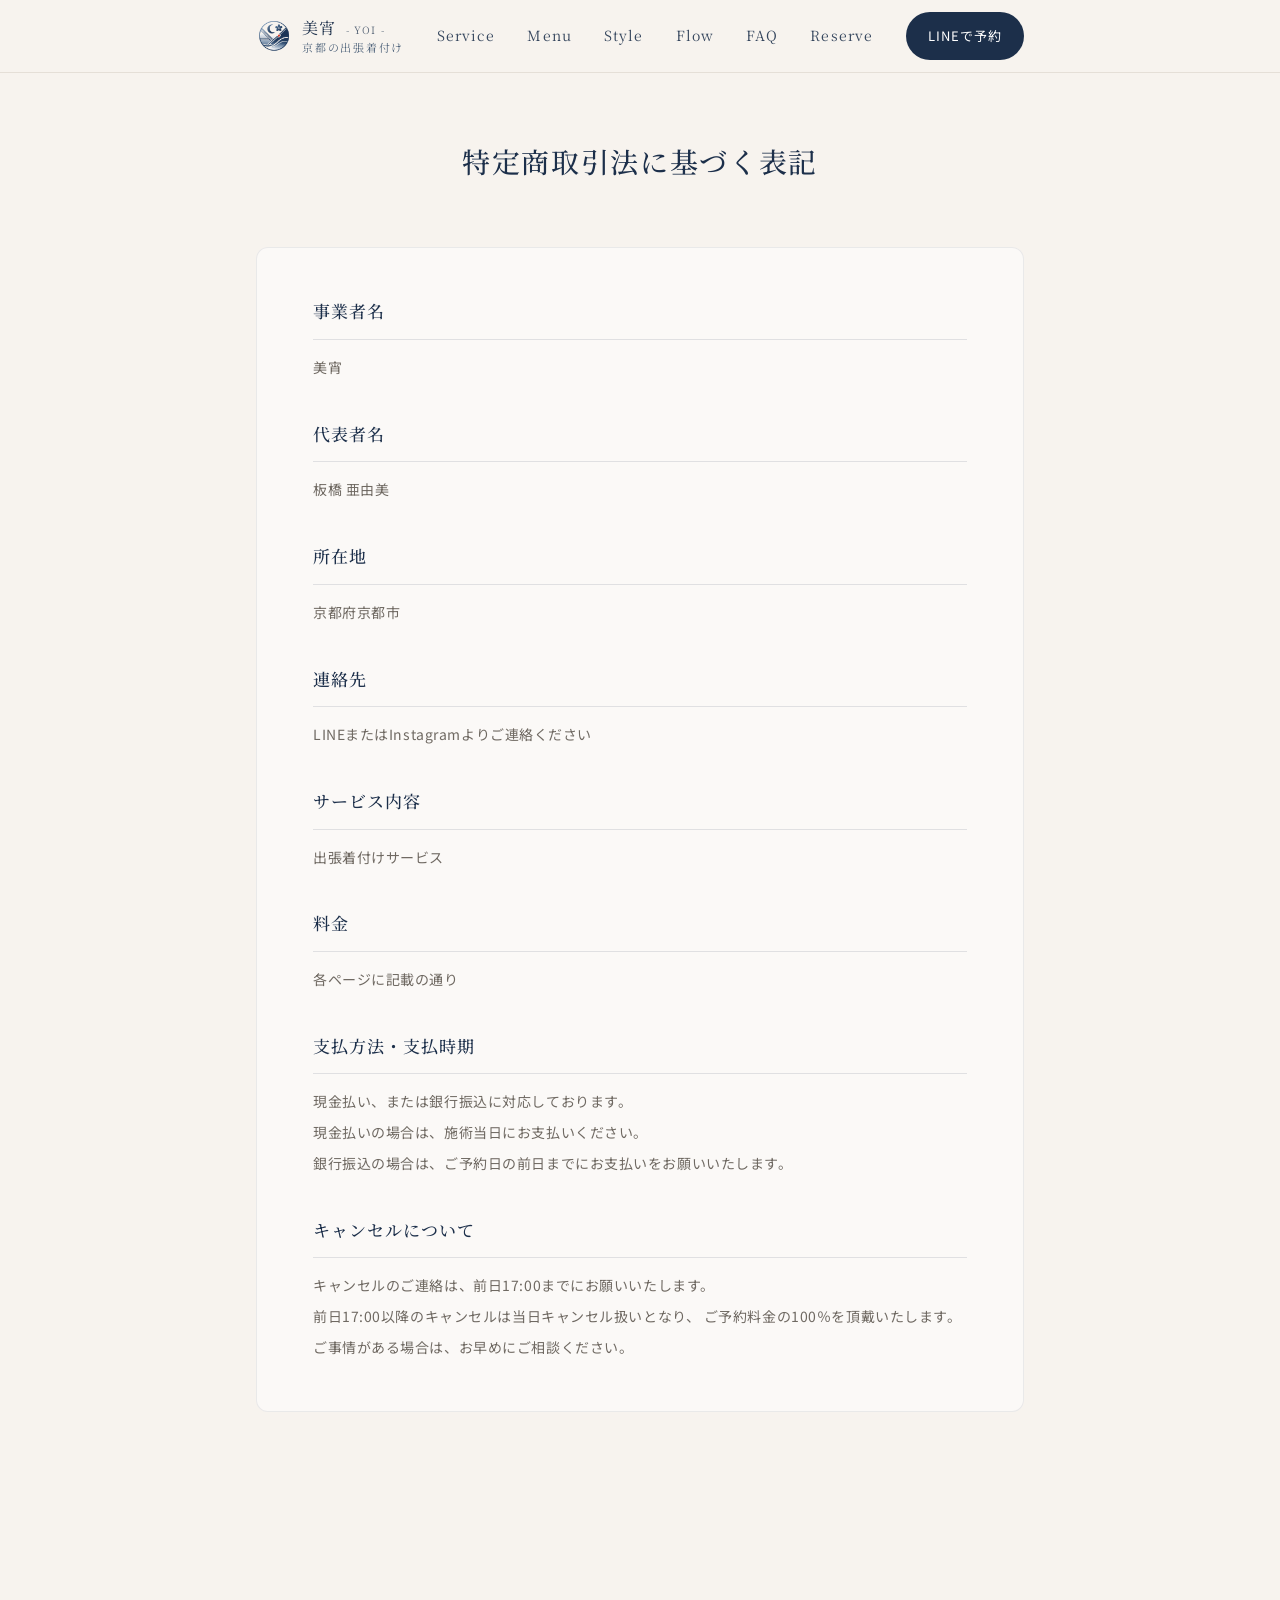
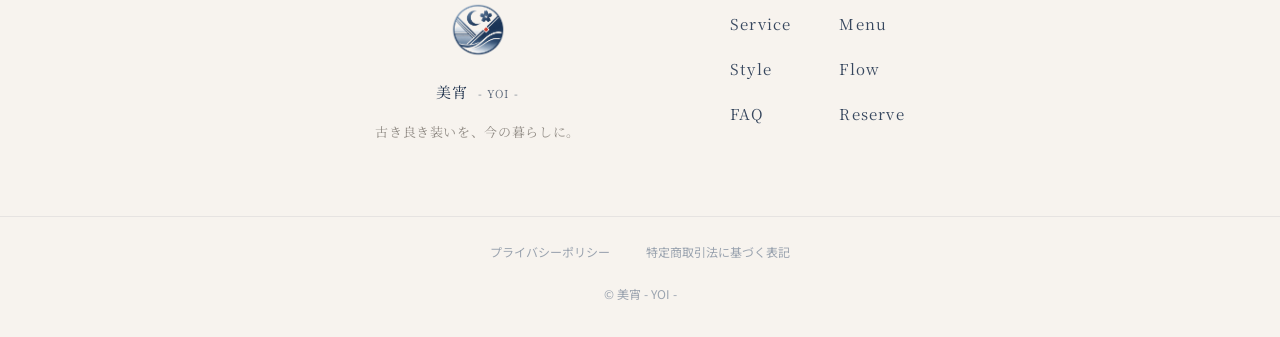
==== commit ed8a8544: "Add legal page styles and update payment and cancellation policy details" ====
--- a/law.html
+++ b/law.html
@@ -100,14 +100,23 @@
       <h2>料金</h2>
       <p>各ページに記載の通り</p>
 
-      <h2>支払方法</h2>
-      <p>現金 / その他（必要に応じて記載）</p>
+      
+      <h2>支払方法・支払時期</h2>
+      <p>
+        現金払い、または銀行振込に対応しております。<br>
+        現金払いの場合は、施術当日にお支払いください。<br>
+        銀行振込の場合は、ご予約日の前日までにお支払いをお願いいたします。
+      </p>
 
+      
       <h2>キャンセルについて</h2>
       <p>
-        キャンセルについては、事前にご相談ください。<br>
-        日程によりキャンセル料が発生する場合がございます。
+       キャンセルのご連絡は、前日17:00までにお願いいたします。<br>
+       前日17:00以降のキャンセルは当日キャンセル扱いとなり、
+       ご予約料金の100％を頂戴いたします。<br>
+       ご事情がある場合は、お早めにご相談ください。
       </p>
+
 
     </div>
 
--- a/css/style.css
+++ b/css/style.css
@@ -2914,11 +2914,17 @@
 
 }
 
-/* FAQとReserveの境界 */
-.faq.section {
-  padding-bottom: 0;
-}
-
-.faq + .reserve {
-  margin-top: 0;
-}+
+/* =========================
+  Legal Pages / Gradient OFF
+========================= */
+
+/* 法律ページの背景グラデーションを解除 */
+.subpage-main {
+  background: var(--bg-main);
+}
+
+/* フッター上部のグラデーションを解除 */
+body:has(.policy-page) .footer::before {
+  display: none;
+}
--- a/css/legal.css
+++ b/css/legal.css
@@ -0,0 +1,100 @@
+
+/* =========================
+  Legal Pages
+  Privacy Policy / Law
+========================= */
+
+.policy-page {
+  background: var(--bg-main);
+  padding: 100px 0 120px;
+}
+
+.policy-page .container {
+  max-width: 900px;
+}
+
+/* ページタイトル */
+.policy-page .section__title {
+  margin-bottom: 64px;
+  text-align: center;
+}
+
+/* 本文全体 */
+.policy__content {
+  padding: 48px 56px;
+  background: rgba(255, 255, 255, 0.5);
+  border: 1px solid rgba(28, 47, 74, 0.08);
+  border-radius: 12px;
+}
+
+/* 項目見出し */
+.policy__content h2 {
+  margin: 36px 0 12px;
+  padding-bottom: 12px;
+  border-bottom: 1px solid rgba(28, 47, 74, 0.12);
+
+  font-family: var(--font-serif);
+  font-size: 17px;
+  font-weight: 500;
+  line-height: 1.8;
+  letter-spacing: 0.06em;
+  color: var(--navy);
+}
+
+/* 最初の見出し */
+.policy__content h2:first-child {
+  margin-top: 0;
+}
+
+/* 本文 */
+.policy__content p {
+  margin: 0;
+  font-size: 14px;
+  line-height: 2.2;
+  letter-spacing: 0.04em;
+  color: var(--text-soft);
+}
+
+/* プライバシーポリシーの冒頭文 */
+.policy__content > p:first-child {
+  margin-bottom: 40px;
+}
+
+/* =========================
+  Smartphone
+========================= */
+
+@media (max-width: 767px) {
+
+  .policy-page {
+    padding: 72px 0 88px;
+  }
+
+  .policy-page .section__title {
+    margin-bottom: 40px;
+  }
+
+  .policy__content {
+    padding: 32px 24px;
+    border-radius: 8px;
+  }
+
+  .policy__content h2 {
+    margin-top: 30px;
+    font-size: 15px;
+  }
+
+  .policy__content p {
+    font-size: 13px;
+    line-height: 2;
+  }
+
+  .policy__content > p:first-child {
+    margin-bottom: 32px;
+  }
+}
+
+/* 法律ページのみフッターのグラデーションを非表示 */
+body:has(.policy-page) .footer::before {
+  display: none;
+}
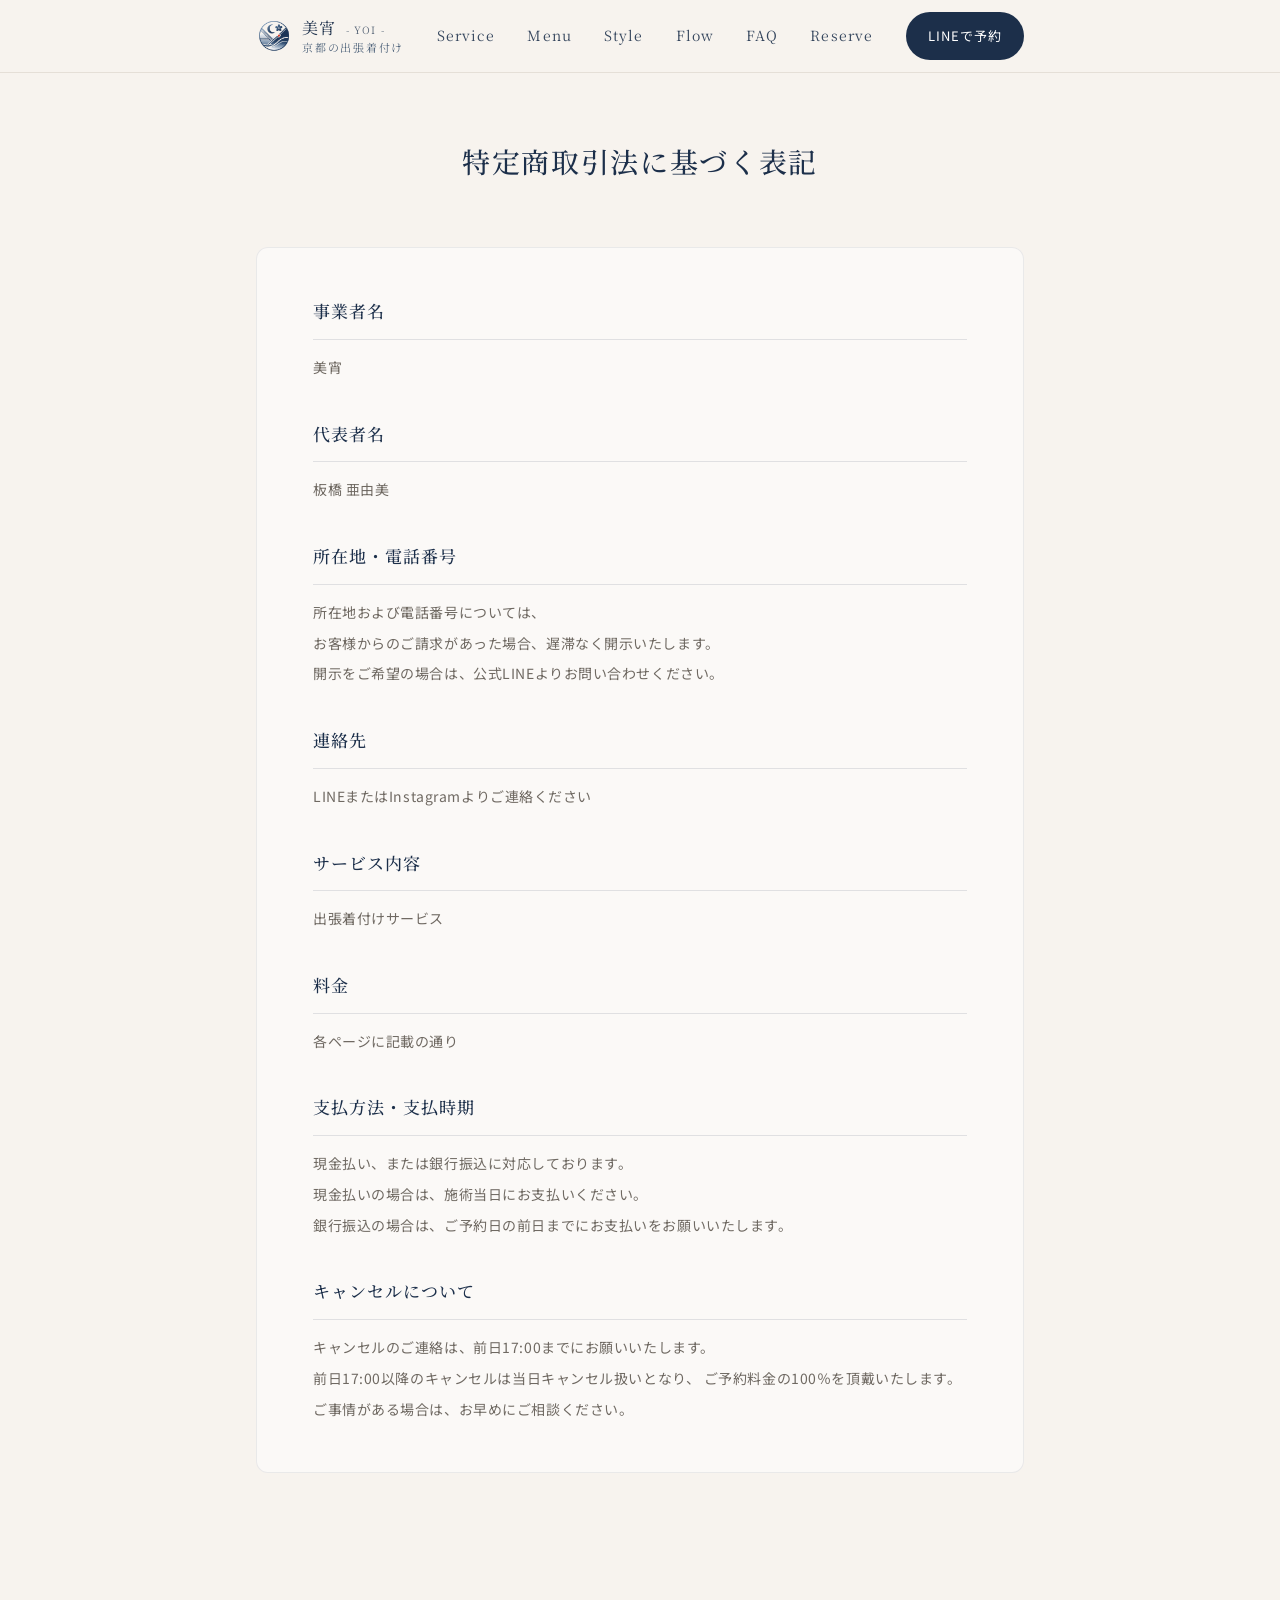
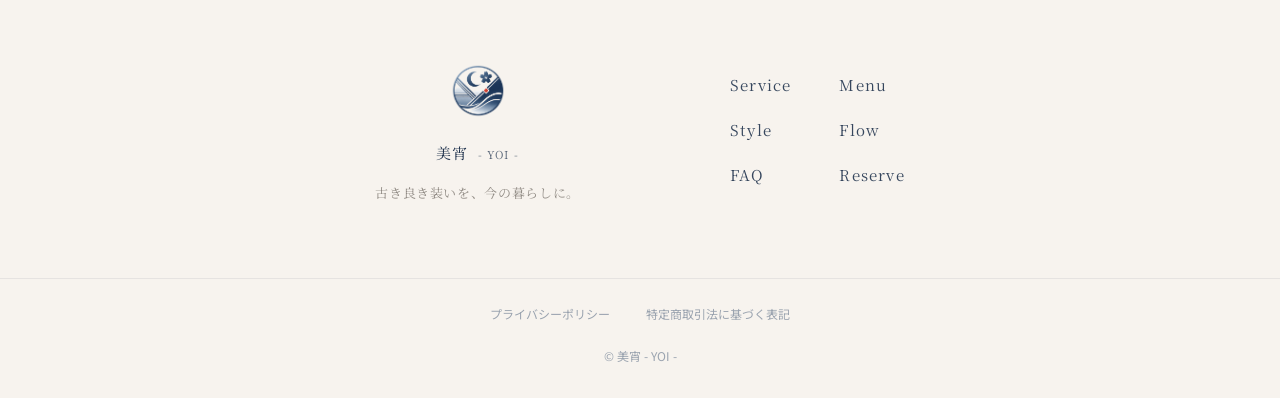
==== commit 79685c60: "Update location and contact information disclosure in law.html" ====
--- a/law.html
+++ b/law.html
@@ -88,8 +88,12 @@
       <h2>代表者名</h2>
       <p>板橋 亜由美</p>
 
-      <h2>所在地</h2>
-      <p>京都府京都市</p>
+      <h2>所在地・電話番号</h2>
+      <p>
+       所在地および電話番号については、<br>
+       お客様からのご請求があった場合、遅滞なく開示いたします。<br>
+       開示をご希望の場合は、公式LINEよりお問い合わせください。
+      </p>
 
       <h2>連絡先</h2>
       <p>LINEまたはInstagramよりご連絡ください</p>
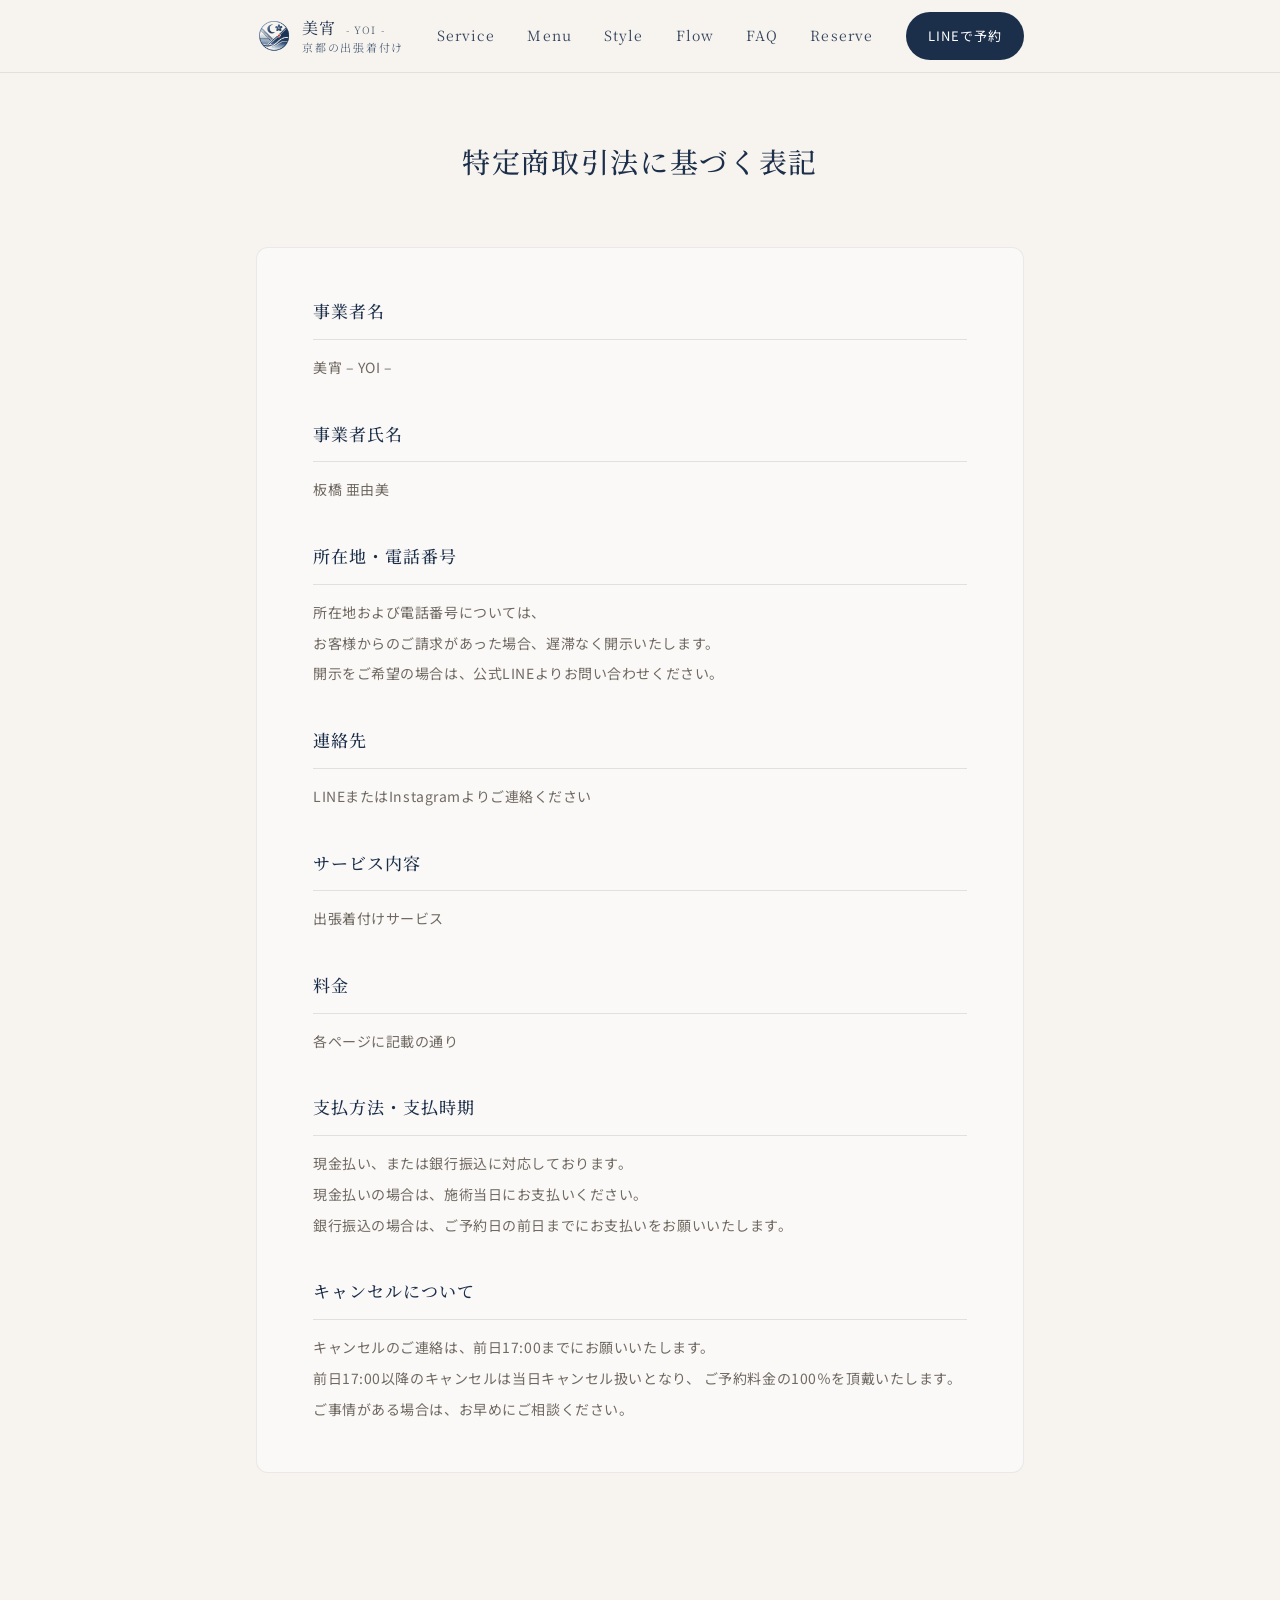
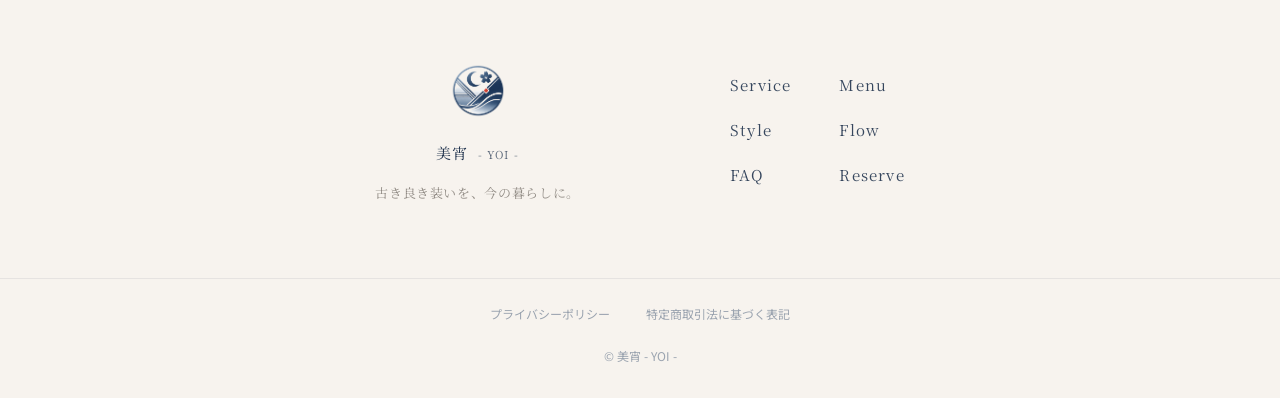
==== commit 5b80b10b: "Update business name and representative title in law.html for clarity" ====
--- a/law.html
+++ b/law.html
@@ -83,9 +83,9 @@
     <div class="policy__content">
 
       <h2>事業者名</h2>
-      <p>美宵</p>
+      <p>美宵 – YOI –</p>
 
-      <h2>代表者名</h2>
+      <h2>事業者氏名</h2>
       <p>板橋 亜由美</p>
 
       <h2>所在地・電話番号</h2>
--- a/css/style.css
+++ b/css/style.css
@@ -1879,308 +1879,6 @@
 }
 
 /* =========================
-  menu Detail Page
-========================= */
-
-/* ページ導入 */
-.menu-hero {
-  text-align: center;
-}
-
-.menu-hero .section__text {
-  max-width: 560px;
-  margin-inline: auto;
-}
-
-
-/* 見出し共通 */
-.menu-heading {
-  margin-bottom: 36px;
-  text-align: center;
-}
-
-.menu-heading__en {
-  margin: 0 0 10px;
-
-  font-family: var(--font-serif);
-  font-size: 12px;
-  letter-spacing: 0.18em;
-
-  color: var(--silver-deep);
-}
-
-.menu-heading__title {
-  margin: 0;
-
-  font-family: var(--font-serif);
-  font-size: 25px;
-  font-weight: 500;
-  line-height: 1.6;
-  letter-spacing: 0.07em;
-
-  color: var(--navy);
-}
-
-
-/* 料金一覧 */
-.menu-list {
-  max-width: 720px;
-  margin-inline: auto;
-
-  border-top: 1px solid var(--line);
-}
-
-.menu-item {
-  display: flex;
-  justify-content: space-between;
-  align-items: center;
-  gap: 20px;
-
-  padding: 22px 4px;
-
-  border-bottom: 1px solid var(--line);
-}
-
-.menu-item__info {
-  min-width: 0;
-}
-
-.menu-item__name {
-  margin: 0;
-
-  font-family: var(--font-serif);
-  font-size: 15px;
-  font-weight: 500;
-  line-height: 1.7;
-  letter-spacing: 0.04em;
-
-  color: var(--navy);
-}
-
-.menu-item__note {
-  margin: 5px 0 0;
-
-  font-size: 11px;
-  line-height: 1.7;
-  letter-spacing: 0.03em;
-
-  color: var(--silver-deep);
-}
-
-.menu-item__menu {
-  flex-shrink: 0;
-  margin: 0;
-
-  font-family: var(--font-serif);
-  font-size: 17px;
-  letter-spacing: 0.05em;
-
-  color: var(--navy);
-}
-
-
-/* 追加料金 */
-.usage-list {
-  max-width: 620px;
-  margin-inline: auto;
-}
-
-.usage-item {
-  padding: 24px 22px;
-
-  border: 1px solid var(--line);
-  border-radius: var(--radius-md);
-
-  background: rgba(255, 250, 245, 0.72);
-
-  box-shadow:
-    0 16px 40px rgba(28, 47, 74, 0.05),
-    inset 0 1px 0 rgba(255, 255, 255, 0.55);
-}
-
-.usage-item__label {
-  margin: 0 0 12px;
-
-  font-family: var(--font-serif);
-  font-size: 16px;
-  letter-spacing: 0.06em;
-
-  color: var(--navy);
-}
-
-.usage-item__detail {
-  display: flex;
-  justify-content: space-between;
-  align-items: center;
-  gap: 20px;
-}
-
-.usage-item__detail p {
-  margin: 0;
-
-  font-size: 13px;
-  color: var(--text-soft);
-}
-
-.usage-item__menu {
-  flex-shrink: 0;
-
-  font-family: var(--font-serif);
-  font-size: 17px !important;
-  color: var(--navy) !important;
-}
-
-
-/* 出張エリア */
-.area-detail {
-  text-align: center;
-}
-
-.area-detail__lead {
-  margin: 0 auto 30px;
-  max-width: 560px;
-
-  font-size: 14px;
-  line-height: 2;
-  letter-spacing: 0.05em;
-
-  color: var(--text-soft);
-}
-
-.area-detail__list {
-  max-width: 600px;
-  margin: 0 auto;
-  padding: 0;
-
-  list-style: none;
-
-  border-top: 1px solid var(--line);
-}
-
-.area-detail__list li {
-  padding: 17px 10px;
-
-  border-bottom: 1px solid var(--line);
-
-  font-family: var(--font-serif);
-  font-size: 15px;
-  line-height: 1.7;
-  letter-spacing: 0.05em;
-
-  color: var(--navy);
-}
-
-.area-detail__notice {
-  max-width: 600px;
-  margin: 30px auto 0;
-  padding: 22px 20px;
-
-  border-radius: var(--radius-md);
-
-  background: rgba(255, 250, 245, 0.75);
-  border: 1px solid rgba(28, 47, 74, 0.07);
-}
-
-.area-detail__notice p {
-  margin: 0;
-
-  font-size: 13px;
-  line-height: 2;
-  letter-spacing: 0.04em;
-
-  color: var(--text-soft);
-}
-
-
-/* 駐車場・ご利用案内 */
-.guide-box {
-  max-width: 640px;
-  margin-inline: auto;
-  padding: 28px 22px;
-
-  border: 1px solid var(--line);
-  border-radius: var(--radius-md);
-
-  background: rgba(255, 250, 245, 0.72);
-
-  box-shadow:
-    0 16px 40px rgba(28, 47, 74, 0.05),
-    inset 0 1px 0 rgba(255, 255, 255, 0.55);
-}
-
-.guide-box p {
-  margin: 0;
-
-  font-size: 13px;
-  line-height: 2;
-  letter-spacing: 0.04em;
-
-  color: var(--text-soft);
-}
-
-.guide-box p + p {
-  margin-top: 18px;
-  padding-top: 18px;
-
-  border-top: 1px solid var(--line);
-}
-
-
-/* CTA */
-.menu-cta {
-  text-align: center;
-}
-
-.menu-cta__button {
-  max-width: 340px;
-  margin: 32px auto 0;
-}
-
-
-/* アンカー移動時の固定ヘッダー対策 */
-#area {
-  scroll-margin-top: 100px;
-}
-
-/* =========================
-  menu PC
-========================= */
-
-@media (min-width: 1024px) {
-
-  .menu-item {
-    transition:
-      background 0.3s ease,
-      padding 0.3s ease;
-  }
-
-  .menu-item:hover {
-    padding-left: 22px;
-    padding-right: 22px;
-
-    background: rgba(255, 250, 245, 0.65);
-  }
-
-  .usage-item,
-  .guide-box,
-  .area-detail__notice {
-    transition:
-      transform 0.3s ease,
-      box-shadow 0.3s ease;
-  }
-
-  .usage-item:hover,
-  .guide-box:hover,
-  .area-detail__notice:hover {
-    transform: translateY(-3px);
-
-    box-shadow:
-      0 20px 46px rgba(28, 47, 74, 0.08),
-      inset 0 1px 0 rgba(255, 255, 255, 0.6);
-  }
-}
-
-/* =========================
   PC Layout
 ========================= */
 
@@ -2912,19 +2610,4 @@
   }
 
 
-}
-
-
-/* =========================
-  Legal Pages / Gradient OFF
-========================= */
-
-/* 法律ページの背景グラデーションを解除 */
-.subpage-main {
-  background: var(--bg-main);
-}
-
-/* フッター上部のグラデーションを解除 */
-body:has(.policy-page) .footer::before {
-  display: none;
-}
+}
--- a/css/legal.css
+++ b/css/legal.css
@@ -94,7 +94,17 @@
   }
 }
 
-/* 法律ページのみフッターのグラデーションを非表示 */
+
+/* =========================
+  Legal Pages / Gradient OFF
+========================= */
+
+/* 法律ページの背景グラデーションを解除 */
+.subpage-main {
+  background: var(--bg-main);
+}
+
+/* フッター上部のグラデーションを解除 */
 body:has(.policy-page) .footer::before {
   display: none;
-}+}
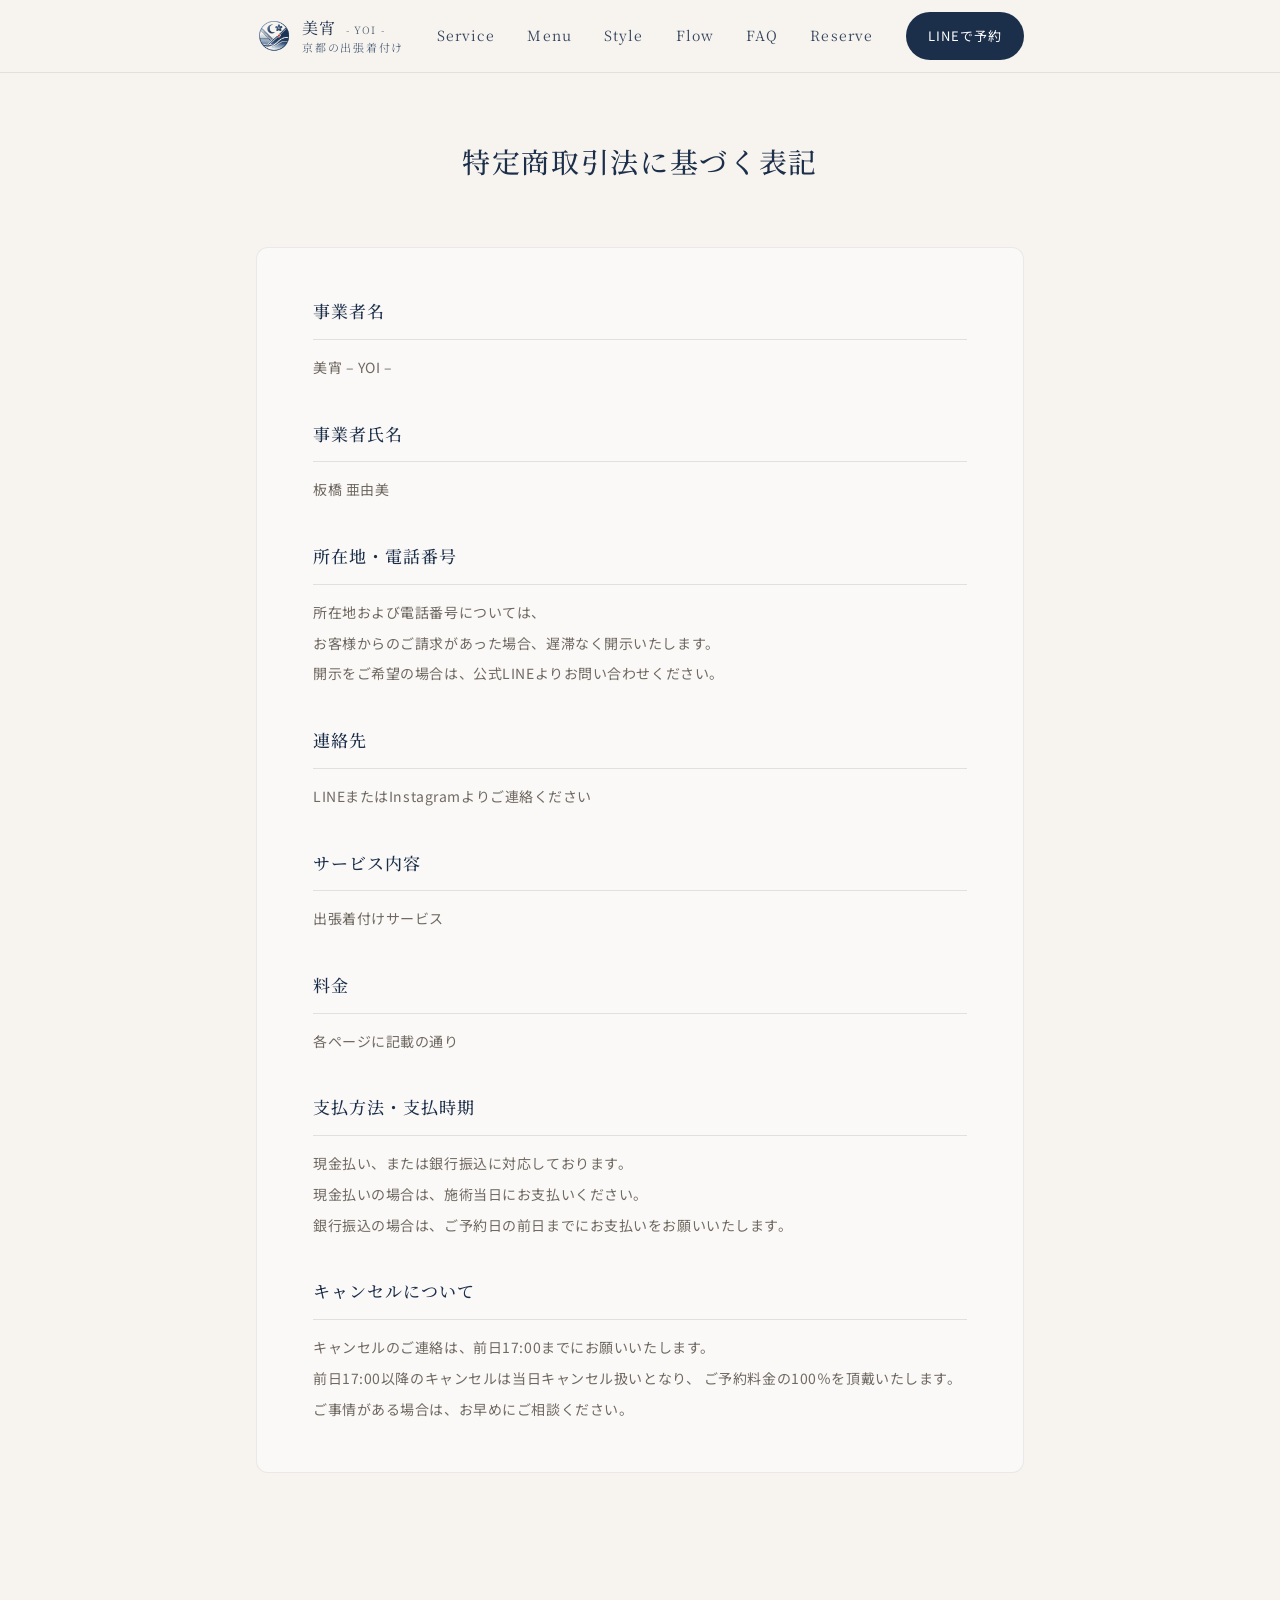
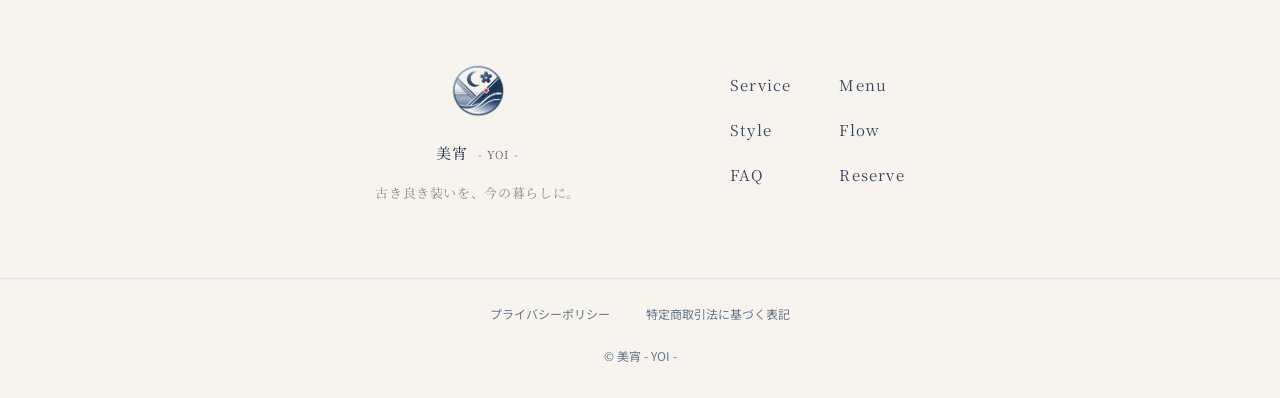
==== commit e427bff4: "Refactor HTML structure and improve accessibility in menu and policy pages - Changed DOCTYPE declara" ====
--- a/law.html
+++ b/law.html
@@ -1,185 +1,199 @@
-<!DOCTYPE html>
+<!doctype html>
 <html lang="ja">
-<head>
-  <meta charset="UTF-8" />
-  <meta name="viewport" content="width=device-width, initial-scale=1.0" />
+  <head>
+    <meta charset="UTF-8" />
+    <meta name="viewport" content="width=device-width, initial-scale=1.0" />
 
-<!-- Favicon -->
-<link rel="icon" type="image/png" href="images/logo.png">
+    <!-- Favicon -->
+    <link rel="icon" type="image/png" href="images/logo.png" />
 
+    <title>美宵 - YOI -｜京都の出張着付け</title>
+    <meta
+      name="description"
+      content="京都市内を中心に出張着付けを承ります。お宮参り・七五三・入学式・卒業式・結婚式参列など、大切な一日を整った美しさで。"
+    />
 
-  <title>美宵 - YOI -｜京都の出張着付け</title>
-  <meta name="description" content="京都市内を中心に出張着付けを承ります。お宮参り・七五三・入学式・卒業式・結婚式参列など、大切な一日を整った美しさで。">
+    <link rel="preconnect" href="https://fonts.googleapis.com" />
+    <link rel="preconnect" href="https://fonts.gstatic.com" crossorigin />
+    <link
+      href="https://fonts.googleapis.com/css2?family=Noto+Serif+JP:wght@400;500;600&family=Noto+Sans+JP:wght@400;500;700&display=swap"
+      rel="stylesheet"
+    />
 
-  <link rel="preconnect" href="https://fonts.googleapis.com">
-  <link rel="preconnect" href="https://fonts.gstatic.com" crossorigin>
-  <link href="https://fonts.googleapis.com/css2?family=Noto+Serif+JP:wght@400;500;600&family=Noto+Sans+JP:wght@400;500;700&display=swap" rel="stylesheet">
+    <link rel="stylesheet" href="css/style.css" />
+    <link rel="stylesheet" href="css/legal.css" />
+  </head>
 
-  <link rel="stylesheet" href="css/style.css" />
-  <link rel="stylesheet" href="css/legal.css" />
-</head>
+  <body>
+    <!-- Header -->
+    <header class="site-header">
+      <div class="header__inner">
+        <a href="index.html" class="header__logo">
+          <img
+            src="images/logo.png"
+            alt="美宵 - YOI -"
+            class="header__logo-img"
+          />
 
-<body>
+          <div class="header__logo-text">
+            <span class="header__name"> 美宵 <small>- YOI -</small> </span>
 
-  <!-- Header -->
-<header class="site-header">
-  <div class="header__inner">
-
-    <a href="index.html" class="header__logo">
-      <img src="images/logo.png" alt="美宵 - YOI -" class="header__logo-img">
-
-      <div class="header__logo-text">
-        <span class="header__name">
-          美宵 <small>- YOI -</small>
-        </span>
-
-        <span class="header__sub">
-          京都の出張着付け
-        </span>
-      </div>
-    </a>
-
-    <nav class="header__nav" id="headernav">
-      <a href="index.html#service">Service</a>
-<a href="index.html#menu">Menu</a>
-<a href="index.html#style">Style</a>
-<a href="index.html#flow">Flow</a>
-<a href="index.html#faq">FAQ</a>
-<a href="index.html#reserve">Reserve</a>
-
-      <div class="header__sns">
-        <a href="#reserve" class="header__line-btn">
-          LINEで予約する
+            <span class="header__sub"> 京都の出張着付け </span>
+          </div>
         </a>
 
-        <a href="https://www.instagram.com/yoi.kimono/" class="header__sns-link">
-          <img src="images/instagram.svg" alt="Instagram">
-        </a>
+        <nav class="header__nav" id="headernav">
+          <a href="index.html#service">Service</a>
+          <a href="index.html#menu">Menu</a>
+          <a href="index.html#style">Style</a>
+          <a href="index.html#flow">Flow</a>
+          <a href="index.html#faq">FAQ</a>
+          <a href="index.html#reserve">Reserve</a>
+
+          <div class="header__sns">
+            <a href="index.html#reserve" class="header__line-btn">
+              LINEで予約する
+            </a>
+
+            <a
+              href="https://www.instagram.com/yoi.kimono/"
+              class="header__sns-link"
+              target="_blank"
+              rel="noopener noreferrer"
+            >
+              Instagramを見る
+            </a>
+          </div>
+        </nav>
+
+        <a href="index.html#reserve" class="header__cta"> LINEで予約 </a>
+
+        <button
+          class="header__toggle"
+          id="menuToggle"
+          type="button"
+          aria-label="メニューを開閉"
+        >
+          <span></span>
+          <span></span>
+          <span></span>
+        </button>
       </div>
-    </nav>
+    </header>
 
-    <a href="#reserve" class="header__cta">
-      LINEで予約
-    </a>
+    <main class="subpage-main">
+      <section class="policy-page section">
+        <div class="container">
+          <h1 class="section__title">特定商取引法に基づく表記</h1>
 
-    <button class="header__toggle" id="menuToggle"
-        type="button" aria-label="メニューを開閉">
-      <span></span>
-      <span></span>
-      <span></span>
-    </button>
+          <div class="policy__content">
+            <h2>事業者名</h2>
+            <p>美宵 – YOI –</p>
 
-  </div>
-</header>
+            <h2>事業者氏名</h2>
+            <p>板橋 亜由美</p>
 
-<main class="subpage-main">
-<section class="policy-page section">
-  <div class="container">
+            <h2>所在地・電話番号</h2>
+            <p>
+              所在地および電話番号については、<br />
+              お客様からのご請求があった場合、遅滞なく開示いたします。<br />
+              開示をご希望の場合は、公式LINEよりお問い合わせください。
+            </p>
 
-    <h1 class="section__title">
-      特定商取引法に基づく表記
-    </h1>
+            <h2>連絡先</h2>
+            <p>LINEまたはInstagramよりご連絡ください</p>
 
-    <div class="policy__content">
+            <h2>サービス内容</h2>
+            <p>出張着付けサービス</p>
 
-      <h2>事業者名</h2>
-      <p>美宵 – YOI –</p>
+            <h2>料金</h2>
+            <p>各ページに記載の通り</p>
 
-      <h2>事業者氏名</h2>
-      <p>板橋 亜由美</p>
+            <h2>支払方法・支払時期</h2>
+            <p>
+              現金払い、または銀行振込に対応しております。<br />
+              現金払いの場合は、施術当日にお支払いください。<br />
+              銀行振込の場合は、ご予約日の前日までにお支払いをお願いいたします。
+            </p>
 
-      <h2>所在地・電話番号</h2>
-      <p>
-       所在地および電話番号については、<br>
-       お客様からのご請求があった場合、遅滞なく開示いたします。<br>
-       開示をご希望の場合は、公式LINEよりお問い合わせください。
-      </p>
+            <h2>キャンセルについて</h2>
+            <p>
+              キャンセルのご連絡は、前日17:00までにお願いいたします。<br />
+              前日17:00以降のキャンセルは当日キャンセル扱いとなり、
+              ご予約料金の100％を頂戴いたします。<br />
+              ご事情がある場合は、お早めにご相談ください。
+            </p>
+          </div>
+        </div>
+      </section>
+    </main>
 
-      <h2>連絡先</h2>
-      <p>LINEまたはInstagramよりご連絡ください</p>
+    <!-- Footer -->
+    <footer class="footer">
+      <div class="footer__inner">
+        <div class="footer__brand">
+          <img
+            src="images/logo.png"
+            alt="美宵 - YOI -"
+            class="footer__logo-img"
+          />
 
-      <h2>サービス内容</h2>
-      <p>出張着付けサービス</p>
+          <p class="footer__logo-text">美宵 <span>- YOI -</span></p>
 
-      <h2>料金</h2>
-      <p>各ページに記載の通り</p>
+          <p class="footer__message">古き良き装いを、今の暮らしに。</p>
+        </div>
 
-      
-      <h2>支払方法・支払時期</h2>
-      <p>
-        現金払い、または銀行振込に対応しております。<br>
-        現金払いの場合は、施術当日にお支払いください。<br>
-        銀行振込の場合は、ご予約日の前日までにお支払いをお願いいたします。
-      </p>
+        <nav class="footer__nav">
+          <a href="index.html#service">Service</a>
+          <a href="index.html#menu">Menu</a>
+          <a href="index.html#style">Style</a>
+          <a href="index.html#flow">Flow</a>
+          <a href="index.html#faq">FAQ</a>
+          <a href="index.html#reserve">Reserve</a>
+        </nav>
+      </div>
 
-      
-      <h2>キャンセルについて</h2>
-      <p>
-       キャンセルのご連絡は、前日17:00までにお願いいたします。<br>
-       前日17:00以降のキャンセルは当日キャンセル扱いとなり、
-       ご予約料金の100％を頂戴いたします。<br>
-       ご事情がある場合は、お早めにご相談ください。
-      </p>
+      <div class="footer__links">
+        <a href="policy.html">プライバシーポリシー</a>
+        <a href="law.html">特定商取引法に基づく表記</a>
+      </div>
 
+      <p class="footer__copy">© 美宵 - YOI -</p>
+    </footer>
 
+    <a href="#reserve" class="fixed-line"> LINEで予約 </a>
+
+    <div class="lightbox" id="lightbox">
+      <button
+        class="lightbox__close"
+        id="lightboxClose"
+        type="button"
+        aria-label="画像を閉じる"
+      >
+        ×
+      </button>
+
+      <button
+        class="lightbox__prev"
+        id="lightboxPrev"
+        type="button"
+        aria-label="前の画像へ"
+      >
+        ‹
+      </button>
+
+      <img alt="" class="lightbox__img" id="lightboxImg" />
+
+      <button
+        class="lightbox__next"
+        id="lightboxNext"
+        type="button"
+        aria-label="次の画像へ"
+      >
+        ›
+      </button>
     </div>
 
-  </div>
-</section>
-</main>
-
-<!-- Footer -->
-<footer class="footer">
-  <div class="footer__inner">
-
-    <div class="footer__brand">
-      <img src="images/logo.png" alt="美宵 - YOI -" class="footer__logo-img">
-
-      <p class="footer__logo-text">
-        美宵 <span>- YOI -</span>
-      </p>
-
-      <p class="footer__message">
-  古き良き装いを、今の暮らしに。
-</p>
-
-    </div>
-
-    <nav class="footer__nav">
-     <a href="index.html#service">Service</a>
-<a href="index.html#menu">Menu</a>
-<a href="index.html#style">Style</a>
-<a href="index.html#flow">Flow</a>
-<a href="index.html#faq">FAQ</a>
-<a href="index.html#reserve">Reserve</a>
-    </nav>
-
-  </div>
-
-  <div class="footer__links">
-    <a href="policy.html">プライバシーポリシー</a>
-    <a href="law.html">特定商取引法に基づく表記</a>
-  </div>
-
-  <p class="footer__copy">© 美宵 - YOI -</p>
-</footer>
-
-     <a href="#reserve" class="fixed-line">
-  LINEで予約
-</a>
-
-<div class="lightbox" id="lightbox">
-  <button class="lightbox__close" id="lightboxClose"
-        type="button" aria-label="画像を閉じる">×</button>
-
-  <button class="lightbox__prev" id="lightboxPrev"
-        type="button" aria-label="前の画像へ">‹</button>
-
-  <img alt="" class="lightbox__img" id="lightboxImg">
-
-  <button class="lightbox__next" id="lightboxNext" type="button" aria-label="次の画像へ">›</button>
-</div>
-
- <script src="js/main.js"></script>
-</body>
-</html>+    <script src="js/main.js"></script>
+  </body>
+</html>
--- a/css/style.css
+++ b/css/style.css
@@ -11,7 +11,7 @@
   --navy-soft: #314966;
 
   --silver: #c7ccd4;
-  --silver-deep: #9aa3af;
+  --silver-deep: #68778a;
 
   --text: #2f2b27;
   --text-soft: #6f6962;
@@ -78,7 +78,7 @@
   background:
     radial-gradient(
       circle at 20% 10%,
-      rgba(255,255,255,0.45),
+      rgba(255, 255, 255, 0.45),
       transparent 34%
     ),
     var(--bg-main);
@@ -90,7 +90,7 @@
   background:
     radial-gradient(
       circle at 80% 15%,
-      rgba(255,255,255,0.35),
+      rgba(255, 255, 255, 0.35),
       transparent 36%
     ),
     var(--bg-soft);
@@ -98,10 +98,10 @@
 
 .section__label {
   margin: 0 0 14px;
-  font-family: var(--font-serif);
+  color: var(--silver-deep);
   font-size: 13px;
   letter-spacing: 0.18em;
-  color: var(--silver-deep);
+  color: #68778a;
   text-align: center;
 }
 
@@ -114,12 +114,12 @@
 
   margin: 14px auto 0;
 
-background: linear-gradient(
-  to right,
-  transparent,
-  rgba(28, 47, 74, 0.12),
-  transparent
-);
+  background: linear-gradient(
+    to right,
+    transparent,
+    rgba(28, 47, 74, 0.12),
+    transparent
+  );
 }
 
 .section__title {
@@ -166,7 +166,7 @@
   border-radius: 999px;
 
   font-size: 14px;
-  letter-spacing: 0.10em;
+  letter-spacing: 0.1em;
 
   text-align: center;
   text-decoration: none;
@@ -186,7 +186,7 @@
 .btn--primary:hover {
   background: #172a40; /* 少し濃く */
   transform: translateY(-2px);
-  box-shadow: 0 8px 20px rgba(0,0,0,0.08);
+  box-shadow: 0 8px 20px rgba(0, 0, 0, 0.08);
 }
 
 /* =========================
@@ -201,7 +201,7 @@
 .btn--light:hover {
   background: #f4f4f4;
   transform: translateY(-2px);
-  box-shadow: 0 8px 20px rgba(0,0,0,0.08);
+  box-shadow: 0 8px 20px rgba(0, 0, 0, 0.08);
 }
 
 /* =========================
@@ -209,14 +209,14 @@
 ========================= */
 
 .btn--ghost {
-  border: 1px solid rgba(255,255,255,0.55);
+  border: 1px solid rgba(255, 255, 255, 0.55);
   color: var(--white);
   background: transparent;
 }
 
 .btn--ghost:hover {
-  background: rgba(255,255,255,0.1);
-  border-color: rgba(255,255,255,0.7);
+  background: rgba(255, 255, 255, 0.1);
+  border-color: rgba(255, 255, 255, 0.7);
   transform: translateY(-2px);
 }
 
@@ -421,21 +421,25 @@
   letter-spacing: 0.08em;
 }
 
-.header__sns-link {
-  width: 54px;
-  height: 54px;
-
-  display: flex;
+/* Instagramボタン */
+.header__nav .header__sns-link {
+  display: inline-flex;
   align-items: center;
   justify-content: center;
-
-  border-radius: 50%;
-  background: #fff;
-}
-
-.header__sns-link img {
-  width: 30px;
-  height: 30px;
+  gap: 10px;
+
+  width: min(100%, 280px);
+  min-height: 54px;
+
+  border-radius: 999px;
+  background: var(--navy);
+  color: #fff;
+
+  font-family: var(--font-serif);
+  font-size: 13px;
+  letter-spacing: 0.08em;
+
+  box-shadow: 0 10px 24px rgba(28, 47, 74, 0.12);
 }
 
 .header__cta {
@@ -452,10 +456,10 @@
 .subpage-main {
   padding-top: 140px;
 
-    background:
+  background:
     radial-gradient(
       circle at 20% 10%,
-      rgba(255,255,255,0.45),
+      rgba(255, 255, 255, 0.45),
       transparent 34%
     ),
     var(--bg-main);
@@ -475,9 +479,7 @@
   position: relative;
   min-height: 58svh;
 
-  background:
-    url("../images/yoi_hero.jpg")
-    70% center / cover no-repeat;
+  background: url("../images/yoi_hero.jpg") 70% center / cover no-repeat;
 }
 
 .hero__image::after {
@@ -617,7 +619,6 @@
   margin: 0 auto;
 }
 
-/* For Youから引き継いだ言葉 */
 .concept__lead {
   margin: 0 0 28px;
   font-family: var(--font-serif);
@@ -684,12 +685,12 @@
   font-weight: 500;
   letter-spacing: 0.06em;
   color: var(--navy);
-  
+
   white-space: nowrap;
 }
 
 .service__image {
- margin: 0;
+  margin: 0;
   margin-left: -28px;
   transform: translateY(8px);
   position: relative;
@@ -697,12 +698,27 @@
 }
 
 .service__image img {
- width: 190px;
+  width: 190px;
   height: 190px;
   border-radius: 50%;
   object-fit: cover;
 }
 
+/* Service 写真の装飾 */
+.service__image::before {
+  content: "";
+  position: absolute;
+  width: 204px;
+  height: 204px;
+  border: 1px solid rgba(150, 160, 175, 0.55);
+  border-radius: 50%;
+  top: 50%;
+  left: 50%;
+  transform: translate(-50%, -50%) rotate(-18deg);
+  clip-path: polygon(0 0, 100% 0, 100% 75%, 55% 75%, 55% 100%, 0 100%);
+  pointer-events: none;
+}
+
 /* =========================
   menu
 ========================= */
@@ -717,6 +733,11 @@
   font-size: 12px;
   line-height: 1.8;
   color: var(--silver-deep);
+}
+
+/* スマホ専用の改行 */
+.menu__br-sp {
+  display: none;
 }
 
 .menu__list {
@@ -734,7 +755,7 @@
   align-items: center;
 
   padding: 24px 0;
-  border-bottom: 1px solid rgba(0,0,0,0.04);
+  border-bottom: 1px solid rgba(0, 0, 0, 0.04);
 }
 
 .menu__name {
@@ -744,7 +765,7 @@
 
   font-size: 14px;
   letter-spacing: 0.05em;
-  color: var(--silver-deep);
+  color: #536176;
 }
 
 .menu__value {
@@ -834,6 +855,22 @@
   color: var(--navy);
 }
 
+/* Area イメージ */
+.area__visual {
+  width: 100%;
+  max-width: 780px;
+  margin: 40px auto 0;
+  overflow: hidden;
+}
+
+.area__visual img {
+  display: block;
+  width: 100%;
+  aspect-ratio: 16 / 8;
+  object-fit: cover;
+  object-position: center 65%;
+}
+
 /* 対応地域 */
 .area__regions {
   margin-top: 44px;
@@ -849,7 +886,7 @@
 
 .area__region-list {
   display: grid;
-  grid-template-columns: repeat(5, minmax(0, 1fr));
+  grid-template-columns: repeat(4, minmax(0, 1fr));
   gap: 12px;
 
   margin: 0;
@@ -946,7 +983,6 @@
   border-top: 1px solid var(--line);
 }
 
-
 .strength__item {
   display: grid;
   grid-template-columns: 100px minmax(0, 1fr) 110px;
@@ -990,12 +1026,12 @@
 
 .strength__number {
   font-family: var(--font-serif);
-  font-size: 46px;
+  font-size: 52px;
   font-weight: 400;
   line-height: 1;
   letter-spacing: 0.02em;
   color: var(--silver-deep);
-  opacity: 0.45;
+  opacity: 0.75;
 }
 
 /* 文章 */
@@ -1008,7 +1044,7 @@
   margin: 0 0 10px;
 
   font-family: var(--font-serif);
-  font-size: 19px;
+  font-size: 21px;
   font-weight: 500;
   line-height: 1.6;
   letter-spacing: 0.06em;
@@ -1051,9 +1087,9 @@
   border-radius: var(--radius-lg);
   max-width: 260px;
   margin: 0 auto;
-box-shadow:
+  box-shadow:
     0 18px 45px rgba(28, 47, 74, 0.08),
-    inset 0 1px 0 rgba(255,255,255,0.45);
+    inset 0 1px 0 rgba(255, 255, 255, 0.45);
 }
 
 /* 画像本体 */
@@ -1094,9 +1130,59 @@
   margin-inline: auto;
 }
 
+/* 家紋 */
+.profile__kamon {
+  width: 48px;
+  margin: 0 auto 12px;
+}
+
+.profile__kamon img {
+  display: block;
+  width: 100%;
+  height: auto;
+}
+
 /* =========================
   Style
 ========================= */
+
+/* Style 装飾 */
+.style {
+  position: relative;
+  isolation: isolate;
+}
+
+.style::before,
+.style::after {
+  content: "";
+  position: absolute;
+  width: 250px;
+  aspect-ratio: 1;
+  background-repeat: no-repeat;
+  background-size: contain;
+  pointer-events: none;
+  opacity: 0.4;
+  z-index: 0;
+}
+
+/* 左上 */
+.style::before {
+  top: 80px;
+  left: 8%;
+  background-image: url("../images/style-line01.png");
+}
+
+/* 右下 */
+.style::after {
+  right: 8%;
+  bottom: 55px;
+  background-image: url("../images/style-line02.png");
+}
+
+.style > .container {
+  position: relative;
+  z-index: 1;
+}
 
 .style__lead {
   margin-top: 16px;
@@ -1122,9 +1208,11 @@
 
   box-shadow:
     0 18px 45px rgba(28, 47, 74, 0.08),
-    inset 0 1px 0 rgba(255,255,255,0.45);
-
-  transition: transform 0.5s ease, box-shadow 0.5s ease;
+    inset 0 1px 0 rgba(255, 255, 255, 0.45);
+
+  transition:
+    transform 0.5s ease,
+    box-shadow 0.5s ease;
   will-change: transform;
 }
 
@@ -1133,13 +1221,13 @@
   transform: scale(1.03) translateY(-4px);
   box-shadow:
     0 18px 45px rgba(28, 47, 74, 0.12),
-    inset 0 1px 0 rgba(255,255,255,0.45);
+    inset 0 1px 0 rgba(255, 255, 255, 0.45);
 }
 
 /* メイン */
 .style__img--main {
   width: 100%;
-  box-shadow: 0 16px 40px rgba(0,0,0,0.08);
+  box-shadow: 0 16px 40px rgba(0, 0, 0, 0.08);
 }
 
 /* 右寄せ */
@@ -1185,7 +1273,7 @@
 }
 
 .lightbox__img {
-   max-width: min(88vw, 900px);
+  max-width: min(88vw, 900px);
   max-height: 82vh;
   object-fit: contain;
   border-radius: var(--radius-md);
@@ -1358,6 +1446,30 @@
   overflow: hidden;
 }
 
+/* Voice 装飾ライン */
+.voice__divider {
+  display: flex;
+  align-items: center;
+  justify-content: center;
+  gap: 12px;
+
+  margin: 24px 0;
+}
+
+.voice__divider::before,
+.voice__divider::after {
+  content: "";
+  width: 56px;
+  height: 1px;
+  background: rgba(194, 170, 120, 0.55);
+}
+
+.voice__divider span {
+  font-size: 13px;
+  color: rgba(194, 170, 120, 0.75);
+  line-height: 1;
+}
+
 .voice__lead {
   margin-top: 22px;
 
@@ -1401,23 +1513,23 @@
 
   text-align: center;
 
-  border: 1px solid rgba(28, 47, 74, 0.06);
+  border: 1px solid rgba(155, 165, 180, 0.16);
   border-radius: 18px;
   background: #f8f4f0;
 
   box-shadow:
-    0 18px 45px rgba(28, 47, 74, 0.035),
-    inset 0 1px 0 rgba(255, 255, 255, 0.6);
-
-  opacity: 0.45;
+    0 18px 45px rgba(28, 47, 74, 0.045),
+    inset 0 1px 0 rgba(255, 255, 255, 0.7);
+
+  opacity: 0.65;
   transform: scale(0.82);
 
   transition:
-  transform 0.75s cubic-bezier(0.22, 1, 0.36, 1),
-  opacity 0.55s ease,
-  background-color 0.55s ease,
-  border-color 0.55s ease,
-  box-shadow 0.55s ease;
+    transform 0.75s cubic-bezier(0.22, 1, 0.36, 1),
+    opacity 0.55s ease,
+    background-color 0.55s ease,
+    border-color 0.55s ease,
+    box-shadow 0.55s ease;
 }
 
 .voice-card.is-active {
@@ -1428,9 +1540,9 @@
   transform: scale(1);
 
   box-shadow:
-    0 24px 60px rgba(28, 47, 74, 0.065),
-    0 6px 18px rgba(28, 47, 74, 0.025),
-    inset 0 1px 0 rgba(255, 255, 255, 0.7);
+    0 26px 65px rgba(28, 47, 74, 0.085),
+    0 6px 20px rgba(28, 47, 74, 0.035),
+    inset 0 1px 0 rgba(255, 255, 255, 0.8);
 }
 
 .voice-card__quote {
@@ -1496,8 +1608,8 @@
 
   cursor: pointer;
   transition:
-  width .35s cubic-bezier(.22,1,.36,1),
-  background-color .35s ease;
+    width 0.35s cubic-bezier(0.22, 1, 0.36, 1),
+    background-color 0.35s ease;
 }
 
 .voice-slider__dot:hover {
@@ -1594,8 +1706,12 @@
   background: linear-gradient(
     to bottom,
     var(--bg-soft) 0%,
-  rgba(247,243,238,0) 100%
-);
+    rgba(247, 243, 238, 0) 100%
+  );
+}
+
+.sp-only {
+  display: none;
 }
 
 /* =========================
@@ -1610,12 +1726,35 @@
   padding: 96px 0 110px;
 }
 
+/* Reserve 装飾 */
+.reserve__divider {
+  display: flex;
+  align-items: center;
+  justify-content: center;
+  gap: 12px;
+  margin: 28px 0 22px;
+}
+
+.reserve__divider::before,
+.reserve__divider::after {
+  content: "";
+  width: 56px;
+  height: 1px;
+  background: rgba(194, 170, 120, 0.55);
+}
+
+.reserve__divider span {
+  font-size: 13px;
+  color: rgba(194, 170, 120, 0.75);
+  line-height: 1;
+}
+
 .reserve__label {
   margin: 0 0 28px;
   font-family: var(--font-serif);
   font-size: 18px;
   letter-spacing: 0.18em;
-  color: rgba(255, 255, 255, 0.45);
+  color: rgba(194, 170, 120, 0.75);
 }
 
 .reserve__title {
@@ -1628,7 +1767,7 @@
 }
 
 .reserve__text {
-  margin: 34px 0 0;
+  margin: 0;
   font-size: 14px;
   line-height: 2;
   letter-spacing: 0.06em;
@@ -1657,7 +1796,7 @@
   background: #fff;
   color: var(--navy);
   font-weight: 500;
-  box-shadow: 0 6px 18px rgba(0,0,0,0.06);
+  box-shadow: 0 6px 18px rgba(0, 0, 0, 0.06);
 }
 
 .reserve__btn--instagram {
@@ -1687,24 +1826,6 @@
   z-index: 1;
 }
 
-/* ネイビーからフッターへ、上側だけふわっと繋ぐ */
-.footer::before {
-  content: "";
-  position: absolute;
-  top: -20px;
-  left: 0;
-  width: 100%;
-  height: 20px;
-  pointer-events: none;
-  z-index: -1;
-
-  background: linear-gradient(
-    to bottom,
-    var(--navy) 0%,
-    var(--bg-main) 100%
-  );
-}
-
 .footer__brand {
   display: flex;
   flex-direction: column;
@@ -1717,7 +1838,7 @@
   height: 60px;
   object-fit: contain;
   margin-bottom: 10px;
-  margin-top: 20px; 
+  margin-top: 20px;
 }
 
 .footer__logo-text {
@@ -1748,7 +1869,10 @@
 .footer a {
   position: relative;
   text-decoration: none;
-  transition: color 0.3s ease, transform 0.3s ease, letter-spacing 0.3s ease;
+  transition:
+    color 0.3s ease,
+    transform 0.3s ease,
+    letter-spacing 0.3s ease;
 }
 
 /* =========================
@@ -1855,11 +1979,11 @@
   box-shadow: 0 12px 30px rgba(28, 47, 74, 0.18);
 
   transition:
-  transform 0.3s ease,
-  box-shadow 0.3s ease,
-  background 0.3s ease,
-  opacity 0.3s ease,
-  visibility 0.3s ease;
+    transform 0.3s ease,
+    box-shadow 0.3s ease,
+    background 0.3s ease,
+    opacity 0.3s ease,
+    visibility 0.3s ease;
 }
 
 .fixed-line:hover {
@@ -1883,7 +2007,6 @@
 ========================= */
 
 @media (min-width: 768px) {
-
   .container {
     width: min(100% - 80px, 768px);
   }
@@ -1928,72 +2051,71 @@
     box-shadow: none;
   }
 
-
-  .header__nav a { 
-       color: var(--navy);
+  .header__nav a {
+    color: var(--navy);
     font-family: var(--font-serif);
     font-size: 14px;
     letter-spacing: 0.08em;
-  position: relative;
-  opacity: 0.88;
-}
-
-.header__nav a::after {
-  content: "";
-
-  position: absolute;
-  left: 0;
-  bottom: -6px;
-
-  width: 0;
-  height: 1px;
-
-  background: currentColor;
-
-  transition: width 0.3s ease;
-  opacity: 1;
-}
-
-.header__nav a:hover::after {
-  width: 100%;
-}
+    position: relative;
+    opacity: 0.88;
+  }
+
+  .header__nav a::after {
+    content: "";
+
+    position: absolute;
+    left: 0;
+    bottom: -6px;
+
+    width: 0;
+    height: 1px;
+
+    background: currentColor;
+
+    transition: width 0.3s ease;
+    opacity: 1;
+  }
+
+  .header__nav a:hover::after {
+    width: 100%;
+  }
 
   .header__cta {
-  display: inline-flex;
-  align-items: center;
-  justify-content: center;
-
-  padding: 12px 22px;
-  border-radius: 999px;
-
-  background: var(--navy);
-  color: #fff;
-
-  font-size: 13px;
-  letter-spacing: 0.08em;
-
-  transition: 0.3s ease;
-}
-
-.header__cta:hover {
-  background: #243a59;
-  transform: translateY(-1px);
-}
+    display: inline-flex;
+    align-items: center;
+    justify-content: center;
+
+    padding: 12px 22px;
+    border-radius: 999px;
+
+    background: var(--navy);
+    color: #fff;
+
+    font-size: 13px;
+    letter-spacing: 0.08em;
+
+    transition: 0.3s ease;
+  }
+
+  .header__cta:hover {
+    background: #243a59;
+    transform: translateY(-1px);
+  }
 
   .header__sns {
     display: none;
   }
 
-    /* main */
-.main {
+  /* main */
+  .main {
     padding-top: 72px;
-}
-
-.subpage-main {
-  padding-top: 140px;
-}
-
-/* hero */
+  }
+
+  .subpage-main {
+    padding-top: 140px;
+  }
+
+  /* hero */
   .hero__image {
     min-height: 52svh;
     background-position: center;
@@ -2006,125 +2128,125 @@
     padding: 32px 0 64px;
   }
 
- .hero__title {
-  position: absolute;
-  top: 53%;
-  left: 30%;
-  z-index: 2;
-
-  display: flex;
-  flex-direction: row-reverse;
-  align-items: flex-start;
-  gap: 18px;
-
-  margin: 0;
-
-  font-family: var(--font-serif);
-  font-weight: 500;
-  font-size: 36px;
-  line-height: 1.3;
-  letter-spacing: 0.08em;
-  color: var(--navy);
-
-  transform: translateY(-50%);
-}
-
-.hero__title span {
-  writing-mode: vertical-rl;
-  text-orientation: upright;
-  white-space: nowrap;
-}
-
-/* concept */
-
-/* セクション上下の余白をなくす */
-.concept.section {
-  padding-top: 0;
-  padding-bottom: 0;
-}
-
-/* 写真左・文章右 */
-.concept .container {
-  display: grid;
-  grid-template-columns: minmax(0, 1fr) minmax(0, 1fr);
-  column-gap: clamp(28px, 4vw, 64px);
-  align-items: stretch;
-
-  width: min(100% - 80px, 1200px);
-  max-width: none;
-}
-
-/* 写真を画面左端まで広げる */
-.concept__visual {
-  grid-column: 1;
-  grid-row: 1;
-
-  width: calc(100% + (100vw - min(100vw - 80px, 1200px)) / 2);
-  margin-left: calc((min(100vw - 80px, 1200px) - 100vw) / 2);
-  margin-top: 0;
-  margin-bottom: 0;
-
-  overflow: hidden;
-}
-
-/* 写真 */
-.concept__img {
-  display: block;
-  width: 100%;
-  aspect-ratio: 4 / 5;
-  object-fit: cover;
-}
-
-/* 右側の文章エリア */
-.concept__content {
-  grid-column: 2;
-  grid-row: 1;
-
-  min-width: 0;
-  display: flex;
-  flex-direction: column;
-  justify-content: center;
-  gap: clamp(48px, 6vw, 88px);
-
-  padding: 40px 0;
-  text-align: left;
-}
-
-/* Conceptラベルと見出し */
-.concept__heading {
-  display: flex;
-  flex-direction: column;
-  gap: 20px;
-}
-
-.concept__heading .section__label,
-.concept__heading .section__title {
-  margin: 0;
-  text-align: left;
-}
-
-.concept__heading .section__label::after {
-  margin-left: 0;
-}
-
-/* 本文全体 */
-.concept__body {
-  max-width: none;
-  margin: 0;
-  text-align: left;
-}
-
-/* リード文 */
-.concept__lead {
-  font-size: clamp(17px, 2vw, 20px);
-}
-
-/* 説明文 */
-.concept__text {
-  font-size: 14px;
-}
-
-/* service */
+  .hero__title {
+    position: absolute;
+    top: 53%;
+    left: 30%;
+    z-index: 2;
+
+    display: flex;
+    flex-direction: row-reverse;
+    align-items: flex-start;
+    gap: 18px;
+
+    margin: 0;
+
+    font-family: var(--font-serif);
+    font-weight: 500;
+    font-size: 36px;
+    line-height: 1.3;
+    letter-spacing: 0.08em;
+    color: var(--navy);
+
+    transform: translateY(-50%);
+  }
+
+  .hero__title span {
+    writing-mode: vertical-rl;
+    text-orientation: upright;
+    white-space: nowrap;
+  }
+
+  /* concept */
+
+  /* セクション上下の余白をなくす */
+  .concept.section {
+    padding-top: 0;
+    padding-bottom: 0;
+  }
+
+  /* 写真左・文章右 */
+  .concept .container {
+    display: grid;
+    grid-template-columns: minmax(0, 1fr) minmax(0, 1fr);
+    column-gap: clamp(28px, 4vw, 64px);
+    align-items: stretch;
+
+    width: min(100% - 80px, 1200px);
+    max-width: none;
+  }
+
+  /* 写真を画面左端まで広げる */
+  .concept__visual {
+    grid-column: 1;
+    grid-row: 1;
+
+    width: calc(100% + (100vw - min(100vw - 80px, 1200px)) / 2);
+    margin-left: calc((min(100vw - 80px, 1200px) - 100vw) / 2);
+    margin-top: 0;
+    margin-bottom: 0;
+
+    overflow: hidden;
+  }
+
+  /* 写真 */
+  .concept__img {
+    display: block;
+    width: 100%;
+    aspect-ratio: 4 / 5;
+    object-fit: cover;
+  }
+
+  /* 右側の文章エリア */
+  .concept__content {
+    grid-column: 2;
+    grid-row: 1;
+
+    min-width: 0;
+    display: flex;
+    flex-direction: column;
+    justify-content: center;
+    gap: clamp(48px, 6vw, 88px);
+
+    padding: 40px 0;
+    text-align: left;
+  }
+
+  /* Conceptラベルと見出し */
+  .concept__heading {
+    display: flex;
+    flex-direction: column;
+    gap: 20px;
+  }
+
+  .concept__heading .section__label,
+  .concept__heading .section__title {
+    margin: 0;
+    text-align: left;
+  }
+
+  .concept__heading .section__label::after {
+    margin-left: 0;
+  }
+
+  /* 本文全体 */
+  .concept__body {
+    max-width: none;
+    margin: 0;
+    text-align: left;
+  }
+
+  /* リード文 */
+  .concept__lead {
+    font-size: clamp(17px, 2vw, 20px);
+  }
+
+  /* 説明文 */
+  .concept__text {
+    font-size: 14px;
+  }
+
+  /* service */
   .service__body {
     max-width: 768px;
     margin-inline: auto;
@@ -2145,7 +2267,12 @@
     height: 340px;
   }
 
-/*  menu */
+  .service__image::before {
+    width: 354px;
+    height: 354px;
+  }
+
+  /*  menu */
   .menu-heading {
     margin-bottom: 44px;
   }
@@ -2174,39 +2301,42 @@
     font-size: 19px;
   }
 
-
-/* Profile - PC / Tablet */
-
-.profile__inner {
-  display: flex;
-  align-items: center;
-  gap: 36px;
-  max-width: 720px;
-  margin: 40px auto 0;
-}
-
-.profile__img {
-  flex: 0 0 240px;
-  max-width: 240px;
-  margin: 0;
-}
-
-.profile__text {
-  flex: 1;
-  min-width: 0;
-  margin-top: 0;
-  text-align: left;
-}
-
-.profile__text p {
-  max-width: none;
-  margin-inline: 0;
-}
-
-.profile__text p + p {
-  margin-top: 14px;
-}
-
+  /* Profile - PC / Tablet */
+
+  .profile__inner {
+    display: flex;
+    align-items: center;
+    gap: 36px;
+    max-width: 720px;
+    margin: 40px auto 0;
+  }
+
+  .profile__img {
+    flex: 0 0 240px;
+    max-width: 240px;
+    margin: 0;
+  }
+
+  .profile__text {
+    flex: 1;
+    min-width: 0;
+    margin-top: 0;
+    text-align: left;
+  }
+
+  .profile__text p {
+    max-width: none;
+    margin-inline: 0;
+  }
+
+  .profile__text p + p {
+    margin-top: 14px;
+  }
+
+  .profile__kamon {
+    width: 52px;
+    margin: 0 0 18px;
+  }
 
   /* common widths */
   .menu__list,
@@ -2242,12 +2372,12 @@
     transform: none;
   }
 
-.style__img:hover,
-.style__img--main:hover,
-.style__img--right:hover,
-.style__img--left:hover {
-  transform: scale(1.03) translateY(-4px);
-}
+  .style__img:hover,
+  .style__img--main:hover,
+  .style__img--right:hover,
+  .style__img--left:hover {
+    transform: scale(1.03) translateY(-4px);
+  }
 
   /* faq */
   .faq__list {
@@ -2274,7 +2404,7 @@
     height: 320px;
   }
 
-/*  Voice */
+  /*  Voice */
   .voice__lead {
     margin-top: 18px;
 
@@ -2327,19 +2457,19 @@
     font-size: 12px;
   }
 
-.voice-slider__dots {
-  gap: 8px;
-  margin-top: 34px;
-}
-
-.voice-slider__dot {
-  width: 26px;
-  height: 3px;
-}
-
-.voice-slider__dot.is-active {
-  width: 42px;
-}
+  .voice-slider__dots {
+    gap: 8px;
+    margin-top: 34px;
+  }
+
+  .voice-slider__dot {
+    width: 26px;
+    height: 3px;
+  }
+
+  .voice-slider__dot.is-active {
+    width: 42px;
+  }
 
   .usage-list {
     max-width: 700px;
@@ -2386,6 +2516,10 @@
     padding: 26px 30px;
   }
 
+  .area__regions {
+    margin-top: 60px;
+  }
+
   .guide-box {
     max-width: 720px;
     padding: 34px 40px;
@@ -2396,21 +2530,21 @@
   }
 
   /* footer */
- .footer__inner {
-  display: flex;
-  justify-content: center;
-  align-items: center;
-
-  gap: 150px;
-
-  max-width: 760px;
-  margin-inline: auto;
-}
+  .footer__inner {
+    display: flex;
+    justify-content: center;
+    align-items: center;
+
+    gap: 150px;
+
+    max-width: 760px;
+    margin-inline: auto;
+  }
 
   .footer__brand {
     font-family: var(--font-serif);
     text-align: left;
-     color: var(--navy);
+    color: var(--navy);
   }
 
   .footer__nav {
@@ -2423,28 +2557,28 @@
   }
 
   .footer__nav a {
-  font-family: var(--font-serif);
-
-  font-size: 15px;
-  letter-spacing: 0.08em;
-
-  color: var(--navy);
-
-  opacity: 0.88;
-
-  transition:
-    opacity 0.3s ease,
-    transform 0.3s ease;
-}
-
-.footer__nav a:hover {
-  opacity: 1;
-  transform: translateX(2px);
-}
-
-.footer__links{
-  gap: 36px;
-}
+    font-family: var(--font-serif);
+
+    font-size: 15px;
+    letter-spacing: 0.08em;
+
+    color: var(--navy);
+
+    opacity: 0.88;
+
+    transition:
+      opacity 0.3s ease,
+      transform 0.3s ease;
+  }
+
+  .footer__nav a:hover {
+    opacity: 1;
+    transform: translateX(2px);
+  }
+
+  .footer__links {
+    gap: 36px;
+  }
 
   /* fixed line */
   .fixed-line {
@@ -2457,8 +2591,23 @@
 ========================= */
 
 @media (max-width: 767px) {
-
   /* concept */
+
+  .concept__lead br {
+    display: none;
+  }
+
+  .concept__lead {
+    font-size: 17px;
+    letter-spacing: 0.04em;
+    line-height: 1.9;
+  }
+
+  .concept__text {
+    font-size: 14px;
+    letter-spacing: 0.03em;
+    line-height: 2;
+  }
 
   .concept .container {
     display: flex;
@@ -2491,12 +2640,22 @@
     text-align: center;
   }
 
+  /* service */
+
+  .service__image::before {
+    display: none;
+  }
+
   /* menu */
 
+  .menu__br-sp {
+    display: inline;
+  }
+
   .menu::before {
-  top: 10px;
-  left: -20px;
-  width: 150px;
+    top: 10px;
+    left: -20px;
+    width: 150px;
   }
 
   .menu::after {
@@ -2524,12 +2683,6 @@
     font-size: 15px;
   }
 
-  .area__region-list li:last-child {
-    grid-column: 1 / -1;
-    justify-self: center;
-    width: calc((100% - 10px) / 2);
-  }
-
   .area__info {
     margin-top: 34px;
   }
@@ -2543,41 +2696,56 @@
   }
 
   .area__notes li {
-  font-size: 14px;
-  line-height: 1.9;
-}
-
-
-/* Strength */
-
-.strength__item {
-  grid-template-columns: 42px minmax(0, 1fr);
-  column-gap: 14px;
-  padding: 28px 0;
-}
-
-.strength__number {
-  font-size: 25px;
-}
-
-.strength__inner {
-  min-width: 0;
-}
-
-.strength__title {
-  font-size: 16px;
-}
-
-.strength__text {
-  font-size: 13px;
-}
-
-.strength__en {
-  display: none;
-}
-
-
-/* Flow */
+    font-size: 14px;
+    line-height: 1.9;
+  }
+
+  /* Strength */
+
+  .strength__item {
+    grid-template-columns: 42px minmax(0, 1fr);
+    column-gap: 14px;
+    padding: 28px 0;
+  }
+
+  .strength__number {
+    font-size: 25px;
+  }
+
+  .strength__inner {
+    min-width: 0;
+  }
+
+  .strength__title {
+    font-size: 16px;
+  }
+
+  .strength__text {
+    font-size: 13px;
+  }
+
+  .strength__en {
+    display: none;
+  }
+
+  /* Style 装飾 */
+  .style::before,
+  .style::after {
+    width: 125px;
+    opacity: 0.3;
+  }
+
+  .style::before {
+    top: 30px;
+    left: 15px;
+  }
+
+  .style::after {
+    right: 15px;
+    bottom: 25px;
+  }
+
+  /* Flow */
 
   .flow {
     background-size: 55% auto;
@@ -2592,10 +2760,16 @@
     width: 100%;
   }
 
+  /* Voice */
+  .voice .section__title {
+    font-size: 22px;
+    letter-spacing: 0.02em;
+  }
+
   /* Reserve */
-.reserve__title {
-  font-size: 24px;
-}
+  .reserve__title {
+    font-size: 24px;
+  }
 
   .footer__nav {
     display: grid;
@@ -2609,5 +2783,18 @@
     text-align: left;
   }
 
-
-}+  .sp-only {
+    display: inline;
+  }
+
+  /* =========================
+  ナビ表示中は固定LINEを非表示
+========================= */
+
+  body:has(#headernav.is-open) .fixed-line {
+    opacity: 0;
+    visibility: hidden;
+    pointer-events: none;
+    transform: translateY(12px);
+  }
+}
--- a/css/legal.css
+++ b/css/legal.css
@@ -1,4 +1,3 @@
-
 /* =========================
   Legal Pages
   Privacy Policy / Law
@@ -65,7 +64,6 @@
 ========================= */
 
 @media (max-width: 767px) {
-
   .policy-page {
     padding: 72px 0 88px;
   }
@@ -92,8 +90,18 @@
   .policy__content > p:first-child {
     margin-bottom: 32px;
   }
+
+  /* =========================
+  ナビ表示中は固定LINEを非表示
+========================= */
+
+  body:has(#headernav.is-open) .fixed-line {
+    opacity: 0;
+    visibility: hidden;
+    pointer-events: none;
+    transform: translateY(12px);
+  }
 }
-
 
 /* =========================
   Legal Pages / Gradient OFF
